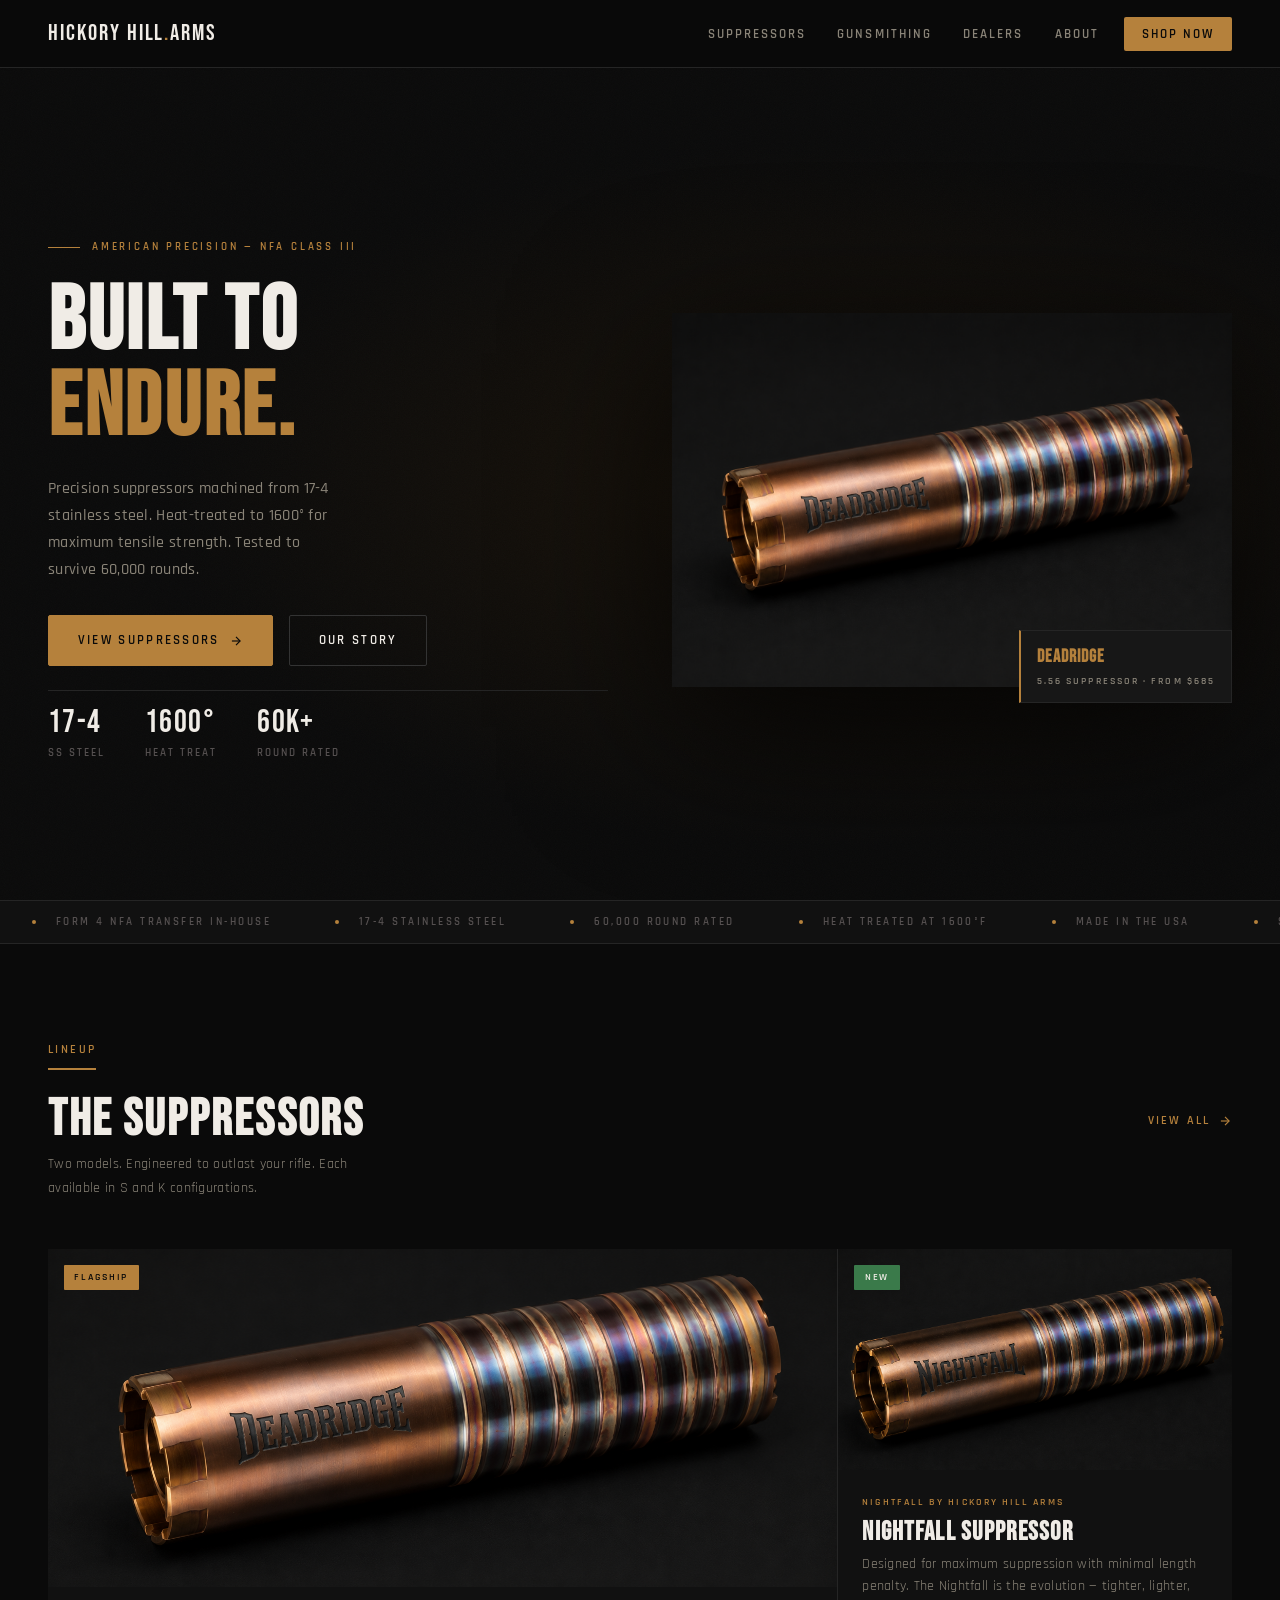
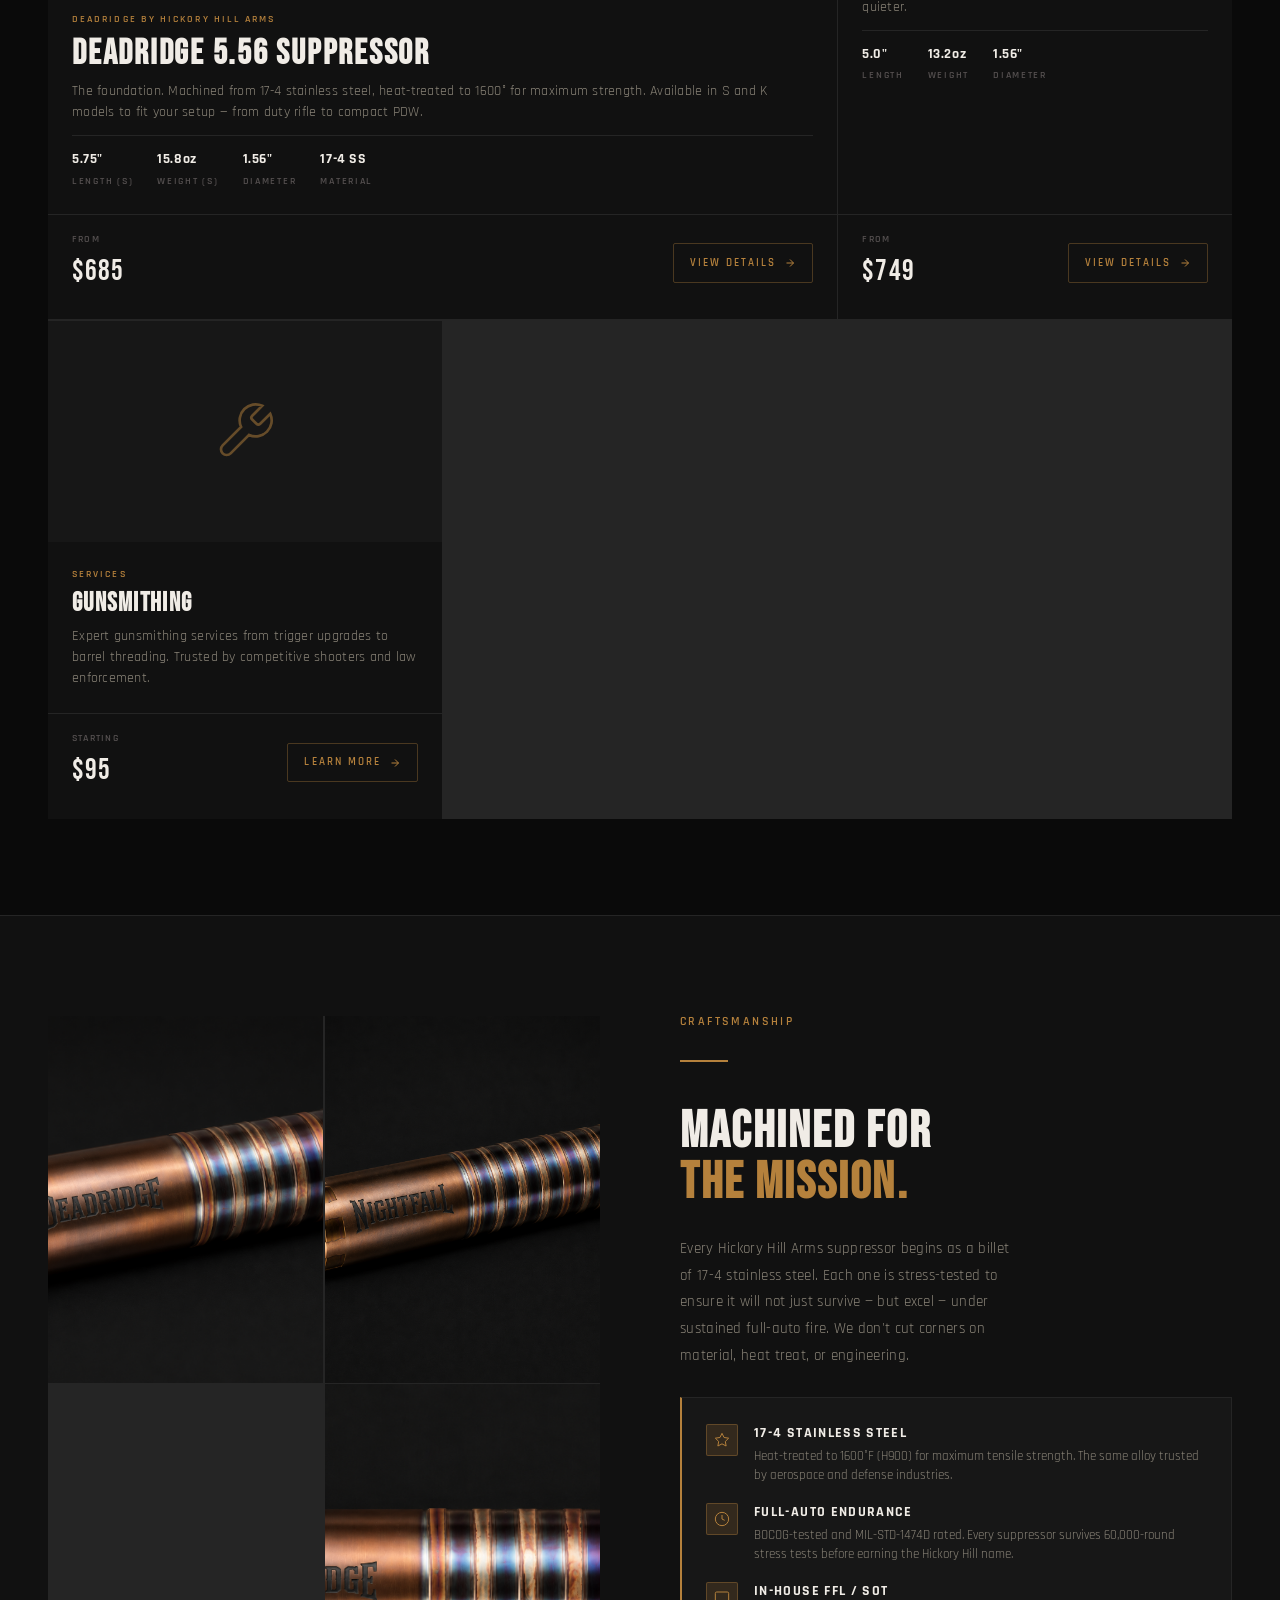
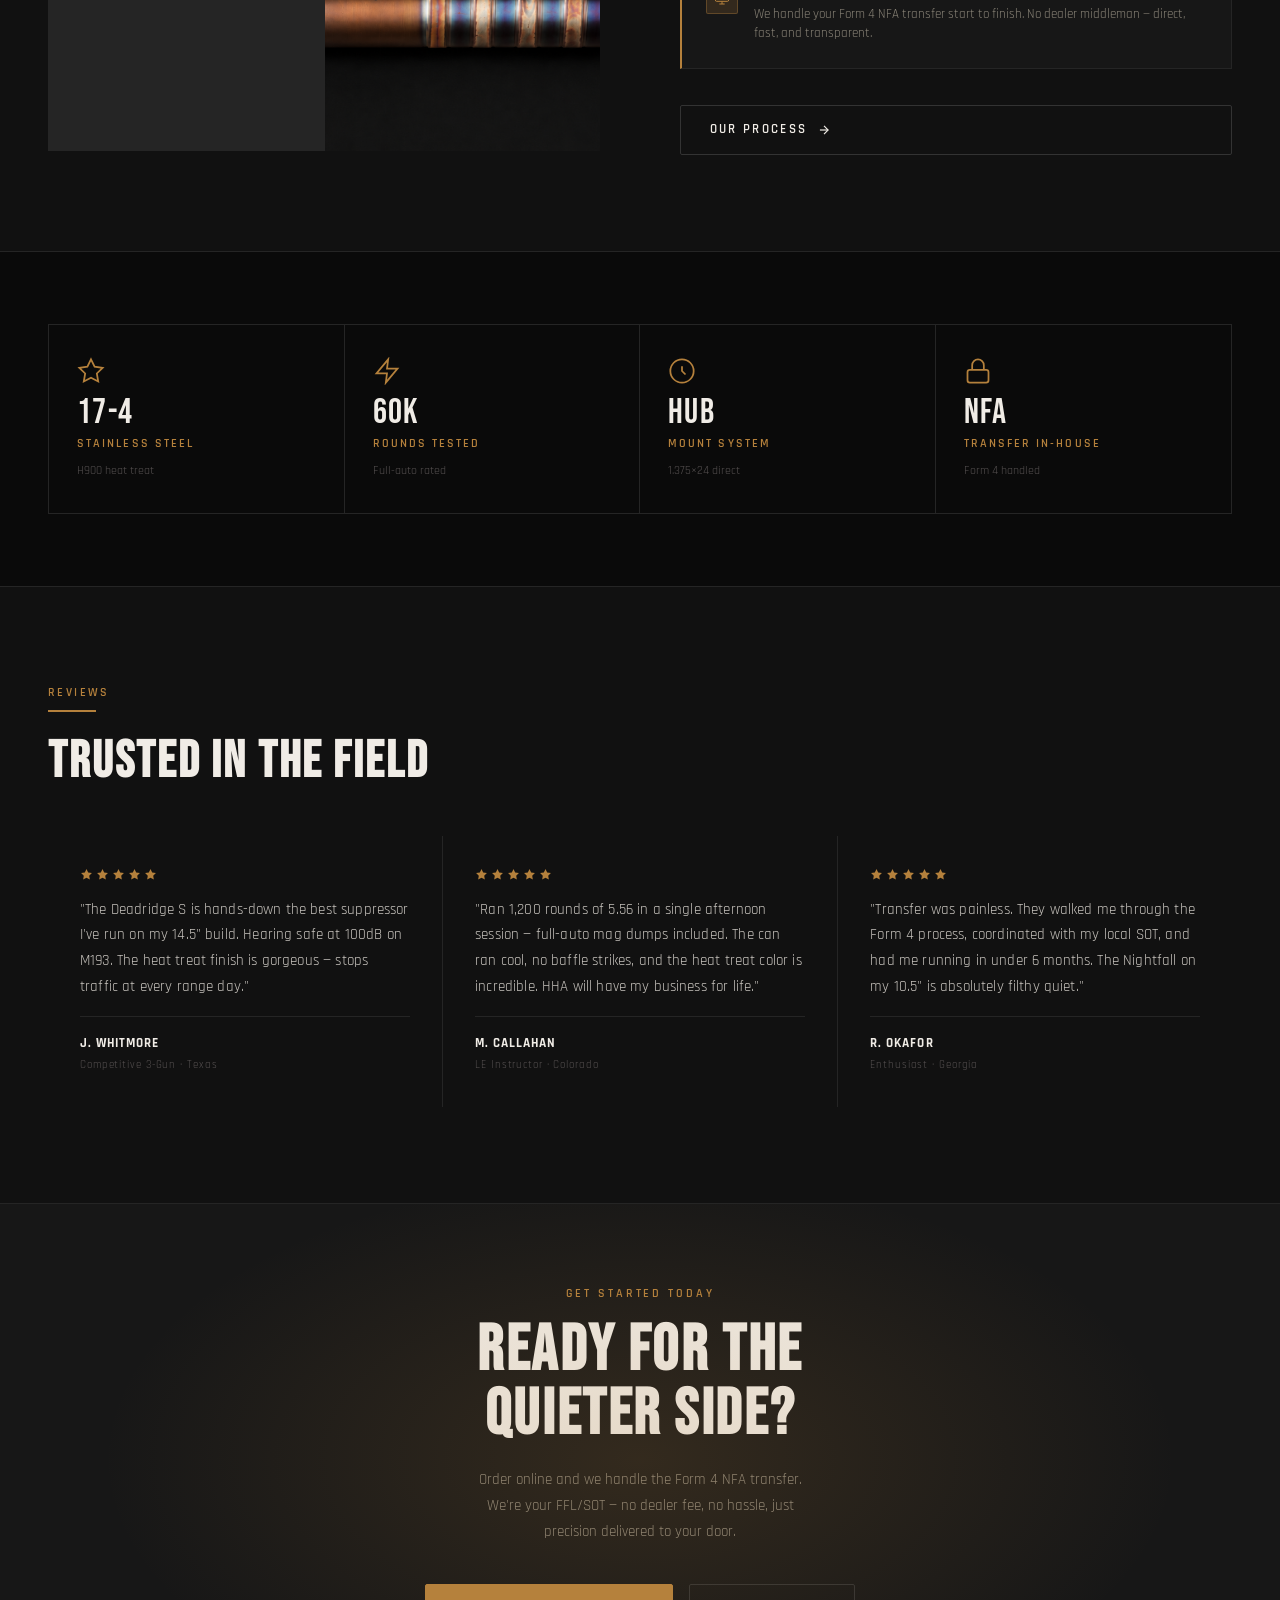
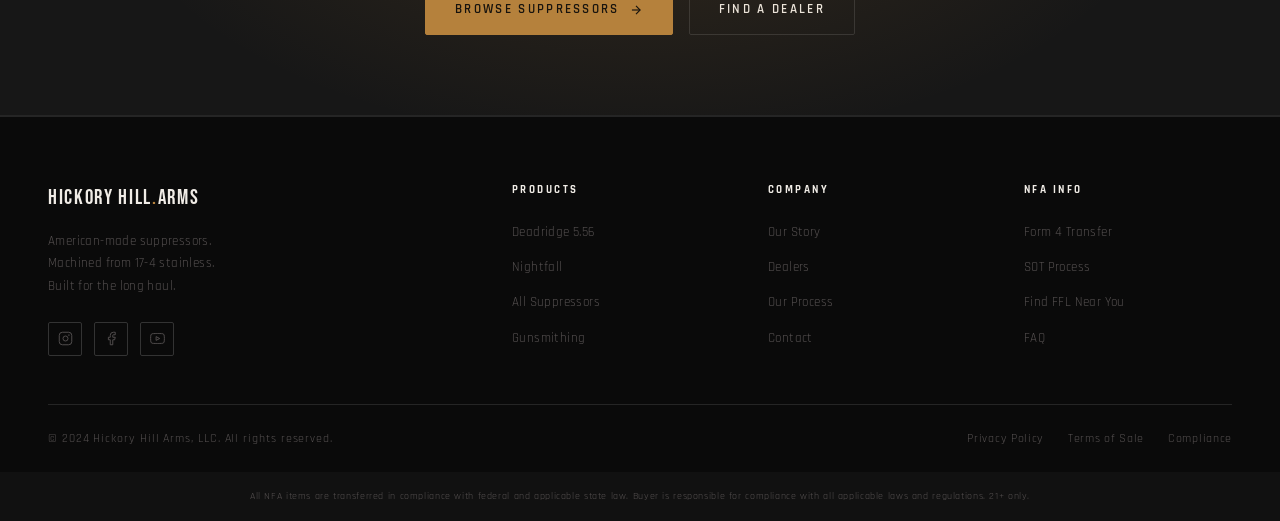
==== index.html @ e9d48f62 "feat: complete Hickory Hill Arms site redesign Modern tactical aesthetic with grey/black palette and" ====
<!DOCTYPE html>
<html lang="en">
<head>
  <meta charset="UTF-8">
  <meta name="viewport" content="width=device-width, initial-scale=1.0">
  <title>Hickory Hill Arms — Precision Suppressors</title>
  <meta name="description" content="American-made suppressors engineered for maximum performance. Form 4, NFA transfers handled in-house.">
  <link rel="stylesheet" href="css/style.css">
  <link rel="icon" type="image/svg+xml" href="images/favicon.svg">
</head>
<body>

<!-- NAV -->
<nav class="nav" role="navigation" aria-label="Main navigation">
  <div class="nav__inner">
    <a href="index.html" class="nav__logo">HICKORY HILL<span>.</span>ARMS</a>
    <button class="nav__burger" aria-label="Toggle menu" aria-expanded="false">
      <span></span><span></span><span></span>
    </button>
    <ul class="nav__links" role="list">
      <li><a href="products.html">Suppressors</a></li>
      <li><a href="gunsmithing.html">Gunsmithing</a></li>
      <li><a href="dealers.html">Dealers</a></li>
      <li><a href="about.html">About</a></li>
      <li><a href="products.html" class="nav__cta">Shop Now</a></li>
    </ul>
  </div>
</nav>

<!-- HERO -->
<section class="hero" aria-label="Hero">
  <div class="hero__bg"></div>
  <div class="hero__grain"></div>
  <div class="hero__inner">
    <div class="hero__content reveal">
      <div class="hero__eyebrow">
        <div class="hero__eyebrow-line"></div>
        <span>American Precision — NFA Class III</span>
      </div>
      <h1 class="hero__title">
        Built to<br>
        <em>Endure.</em>
      </h1>
      <p class="hero__sub">
        Precision suppressors machined from 17-4 stainless steel. Heat-treated to 1600° for maximum tensile strength. Tested to survive 60,000 rounds.
      </p>
      <div class="hero__actions">
        <a href="products.html" class="btn btn--primary">
          View Suppressors
          <svg viewBox="0 0 24 24" fill="none" stroke="currentColor" stroke-width="2"><line x1="5" y1="12" x2="19" y2="12"/><polyline points="12 5 19 12 12 19"/></svg>
        </a>
        <a href="about.html" class="btn btn--outline">Our Story</a>
      </div>
      <div class="hero__stats">
        <div>
          <div class="hero__stat-val">17-4</div>
          <div class="hero__stat-label">SS Steel</div>
        </div>
        <div>
          <div class="hero__stat-val">1600°</div>
          <div class="hero__stat-label">Heat Treat</div>
        </div>
        <div>
          <div class="hero__stat-val">60K+</div>
          <div class="hero__stat-label">Round Rated</div>
        </div>
      </div>
    </div>
    <div class="hero__visual reveal">
      <div class="hero__img-wrap">
        <img src="images/deadridge-1.png" alt="Deadridge 5.56 Suppressor — raw heat treat finish" class="hero__img" width="560" height="280">
        <div class="hero__img-badge">
          <strong>DEADRIDGE</strong>
          <span>5.56 Suppressor · From $685</span>
        </div>
      </div>
    </div>
  </div>
</section>

<!-- MARQUEE -->
<div class="marquee" aria-hidden="true">
  <div class="marquee__track">
    <!-- repeated twice for seamless loop -->
    <div class="marquee__item"><span class="marquee__dot"></span>Form 4 NFA Transfer In-House</div>
    <div class="marquee__item"><span class="marquee__dot"></span>17-4 Stainless Steel</div>
    <div class="marquee__item"><span class="marquee__dot"></span>60,000 Round Rated</div>
    <div class="marquee__item"><span class="marquee__dot"></span>Heat Treated at 1600°F</div>
    <div class="marquee__item"><span class="marquee__dot"></span>Made in the USA</div>
    <div class="marquee__item"><span class="marquee__dot"></span>SOT / Class III Dealer</div>
    <div class="marquee__item"><span class="marquee__dot"></span>BOCOG MIL-STD-1474D Tested</div>
    <div class="marquee__item"><span class="marquee__dot"></span>Full-Auto Rated</div>
    <div class="marquee__item"><span class="marquee__dot"></span>Form 4 NFA Transfer In-House</div>
    <div class="marquee__item"><span class="marquee__dot"></span>17-4 Stainless Steel</div>
    <div class="marquee__item"><span class="marquee__dot"></span>60,000 Round Rated</div>
    <div class="marquee__item"><span class="marquee__dot"></span>Heat Treated at 1600°F</div>
    <div class="marquee__item"><span class="marquee__dot"></span>Made in the USA</div>
    <div class="marquee__item"><span class="marquee__dot"></span>SOT / Class III Dealer</div>
    <div class="marquee__item"><span class="marquee__dot"></span>BOCOG MIL-STD-1474D Tested</div>
    <div class="marquee__item"><span class="marquee__dot"></span>Full-Auto Rated</div>
  </div>
</div>

<!-- FEATURED PRODUCTS -->
<section class="products" id="products">
  <div class="container">
    <div class="section-head reveal">
      <div class="section-head__left">
        <span class="section-label">Lineup</span>
        <div class="rule"></div>
        <h2 class="section-head__title">The Suppressors</h2>
        <p class="section-head__sub">Two models. Engineered to outlast your rifle. Each available in S and K configurations.</p>
      </div>
      <a href="products.html" class="section-head__link">
        View all
        <svg viewBox="0 0 24 24" fill="none" stroke="currentColor" stroke-width="2"><line x1="5" y1="12" x2="19" y2="12"/><polyline points="12 5 19 12 12 19"/></svg>
      </a>
    </div>

    <div class="products-grid">
      <!-- Deadridge — Featured -->
      <a href="product-deadridge.html" class="product-card product-card--featured reveal">
        <div class="product-card__img-wrap">
          <img src="images/deadridge-1.png" alt="Deadridge 5.56 Suppressor" class="product-card__img" loading="lazy">
          <span class="product-card__tag">Flagship</span>
        </div>
        <div class="product-card__body">
          <span class="product-card__brand">Deadridge by Hickory Hill Arms</span>
          <h3 class="product-card__name">Deadridge 5.56 Suppressor</h3>
          <p class="product-card__desc">The foundation. Machined from 17-4 stainless steel, heat-treated to 1600° for maximum strength. Available in S and K models to fit your setup — from duty rifle to compact PDW.</p>
          <div class="product-card__specs">
            <div class="product-card__spec-item">
              <span class="product-card__spec-val">5.75"</span>
              <span class="product-card__spec-key">Length (S)</span>
            </div>
            <div class="product-card__spec-item">
              <span class="product-card__spec-val">15.8oz</span>
              <span class="product-card__spec-key">Weight (S)</span>
            </div>
            <div class="product-card__spec-item">
              <span class="product-card__spec-val">1.56"</span>
              <span class="product-card__spec-key">Diameter</span>
            </div>
            <div class="product-card__spec-item">
              <span class="product-card__spec-val">17-4 SS</span>
              <span class="product-card__spec-key">Material</span>
            </div>
          </div>
        </div>
        <div class="product-card__footer">
          <div>
            <span class="product-card__price-from">From</span>
            <span class="product-card__price">$685</span>
          </div>
          <span class="product-card__btn">
            View Details
            <svg viewBox="0 0 24 24" fill="none" stroke="currentColor" stroke-width="2"><line x1="5" y1="12" x2="19" y2="12"/><polyline points="12 5 19 12 12 19"/></svg>
          </span>
        </div>
      </a>

      <!-- Nightfall -->
      <a href="product-nightfall.html" class="product-card reveal">
        <div class="product-card__img-wrap">
          <img src="images/nightfall-1.png" alt="Nightfall Suppressor" class="product-card__img" loading="lazy">
          <span class="product-card__tag product-card__tag--new">New</span>
        </div>
        <div class="product-card__body">
          <span class="product-card__brand">Nightfall by Hickory Hill Arms</span>
          <h3 class="product-card__name">Nightfall Suppressor</h3>
          <p class="product-card__desc">Designed for maximum suppression with minimal length penalty. The Nightfall is the evolution — tighter, lighter, quieter.</p>
          <div class="product-card__specs">
            <div class="product-card__spec-item">
              <span class="product-card__spec-val">5.0"</span>
              <span class="product-card__spec-key">Length</span>
            </div>
            <div class="product-card__spec-item">
              <span class="product-card__spec-val">13.2oz</span>
              <span class="product-card__spec-key">Weight</span>
            </div>
            <div class="product-card__spec-item">
              <span class="product-card__spec-val">1.56"</span>
              <span class="product-card__spec-key">Diameter</span>
            </div>
          </div>
        </div>
        <div class="product-card__footer">
          <div>
            <span class="product-card__price-from">From</span>
            <span class="product-card__price">$749</span>
          </div>
          <span class="product-card__btn">
            View Details
            <svg viewBox="0 0 24 24" fill="none" stroke="currentColor" stroke-width="2"><line x1="5" y1="12" x2="19" y2="12"/><polyline points="12 5 19 12 12 19"/></svg>
          </span>
        </div>
      </a>

      <!-- Gunsmithing card -->
      <a href="gunsmithing.html" class="product-card reveal">
        <div class="product-card__img-wrap" style="background: var(--bg3); display:flex;align-items:center;justify-content:center;">
          <svg width="64" height="64" viewBox="0 0 24 24" fill="none" stroke="#b5813c" stroke-width="1" style="opacity:.5"><path d="M14.7 6.3a1 1 0 0 0 0 1.4l1.6 1.6a1 1 0 0 0 1.4 0l3.77-3.77a6 6 0 0 1-7.94 7.94l-6.91 6.91a2.12 2.12 0 0 1-3-3l6.91-6.91a6 6 0 0 1 7.94-7.94l-3.76 3.76z"/></svg>
        </div>
        <div class="product-card__body">
          <span class="product-card__brand">Services</span>
          <h3 class="product-card__name">Gunsmithing</h3>
          <p class="product-card__desc">Expert gunsmithing services from trigger upgrades to barrel threading. Trusted by competitive shooters and law enforcement.</p>
        </div>
        <div class="product-card__footer">
          <div>
            <span class="product-card__price-from">Starting</span>
            <span class="product-card__price">$95</span>
          </div>
          <span class="product-card__btn">
            Learn More
            <svg viewBox="0 0 24 24" fill="none" stroke="currentColor" stroke-width="2"><line x1="5" y1="12" x2="19" y2="12"/><polyline points="12 5 19 12 12 19"/></svg>
          </span>
        </div>
      </a>
    </div>
  </div>
</section>

<!-- CRAFT SECTION -->
<section class="craft">
  <div class="container">
    <div class="craft__inner">
      <div class="craft__imgs reveal">
        <img src="images/deadridge-1.png" alt="Deadridge suppressor" class="craft__img" loading="lazy">
        <img src="images/nightfall-1.png" alt="Nightfall suppressor" class="craft__img" loading="lazy">
        <img src="images/deadridge-2.png" alt="Deadridge heat treat detail" class="craft__img" loading="lazy">
      </div>
      <div class="craft__content reveal">
        <span class="section-label">Craftsmanship</span>
        <div class="rule"></div>
        <h2 class="craft__title">
          Machined for<br>
          <span>the mission.</span>
        </h2>
        <p class="craft__body">
          Every Hickory Hill Arms suppressor begins as a billet of 17-4 stainless steel. Each one is stress-tested to ensure it will not just survive — but excel — under sustained full-auto fire. We don't cut corners on material, heat treat, or engineering.
        </p>
        <div class="craft__pillars">
          <div class="craft__pillar">
            <div class="craft__pillar-icon">
              <svg viewBox="0 0 24 24" fill="none" stroke="currentColor" stroke-width="1.5"><path d="M12 2l3.09 6.26L22 9.27l-5 4.87 1.18 6.88L12 17.77l-6.18 3.25L7 14.14 2 9.27l6.91-1.01L12 2z"/></svg>
            </div>
            <div class="craft__pillar-text">
              <div class="craft__pillar-name">17-4 Stainless Steel</div>
              <div class="craft__pillar-desc">Heat-treated to 1600°F (H900) for maximum tensile strength. The same alloy trusted by aerospace and defense industries.</div>
            </div>
          </div>
          <div class="craft__pillar">
            <div class="craft__pillar-icon">
              <svg viewBox="0 0 24 24" fill="none" stroke="currentColor" stroke-width="1.5"><circle cx="12" cy="12" r="10"/><polyline points="12 6 12 12 16 14"/></svg>
            </div>
            <div class="craft__pillar-text">
              <div class="craft__pillar-name">Full-Auto Endurance</div>
              <div class="craft__pillar-desc">BOCOG-tested and MIL-STD-1474D rated. Every suppressor survives 60,000-round stress tests before earning the Hickory Hill name.</div>
            </div>
          </div>
          <div class="craft__pillar">
            <div class="craft__pillar-icon">
              <svg viewBox="0 0 24 24" fill="none" stroke="currentColor" stroke-width="1.5"><rect x="2" y="3" width="20" height="14" rx="2"/><line x1="8" y1="21" x2="16" y2="21"/><line x1="12" y1="17" x2="12" y2="21"/></svg>
            </div>
            <div class="craft__pillar-text">
              <div class="craft__pillar-name">In-House FFL / SOT</div>
              <div class="craft__pillar-desc">We handle your Form 4 NFA transfer start to finish. No dealer middleman — direct, fast, and transparent.</div>
            </div>
          </div>
        </div>
        <a href="about.html" class="btn btn--outline" style="margin-top:.5rem;">
          Our Process
          <svg viewBox="0 0 24 24" fill="none" stroke="currentColor" stroke-width="2"><line x1="5" y1="12" x2="19" y2="12"/><polyline points="12 5 19 12 12 19"/></svg>
        </a>
      </div>
    </div>
  </div>
</section>

<!-- SPECS BAND -->
<section class="specs-band">
  <div class="container">
    <div class="specs-band__grid reveal">
      <div class="specs-band__item">
        <svg class="specs-band__icon" viewBox="0 0 24 24" fill="none" stroke="currentColor" stroke-width="1.5"><path d="M12 2l3.09 6.26L22 9.27l-5 4.87 1.18 6.88L12 17.77l-6.18 3.25L7 14.14 2 9.27l6.91-1.01L12 2z"/></svg>
        <div class="specs-band__val">17-4</div>
        <div class="specs-band__label">Stainless Steel</div>
        <div class="specs-band__note">H900 heat treat</div>
      </div>
      <div class="specs-band__item">
        <svg class="specs-band__icon" viewBox="0 0 24 24" fill="none" stroke="currentColor" stroke-width="1.5"><path d="M13 2L3 14h9l-1 8 10-12h-9l1-8z"/></svg>
        <div class="specs-band__val">60K</div>
        <div class="specs-band__label">Rounds Tested</div>
        <div class="specs-band__note">Full-auto rated</div>
      </div>
      <div class="specs-band__item">
        <svg class="specs-band__icon" viewBox="0 0 24 24" fill="none" stroke="currentColor" stroke-width="1.5"><circle cx="12" cy="12" r="10"/><path d="M12 8v4l3 3"/></svg>
        <div class="specs-band__val">HUB</div>
        <div class="specs-band__label">Mount System</div>
        <div class="specs-band__note">1.375×24 direct</div>
      </div>
      <div class="specs-band__item">
        <svg class="specs-band__icon" viewBox="0 0 24 24" fill="none" stroke="currentColor" stroke-width="1.5"><rect x="3" y="11" width="18" height="11" rx="2"/><path d="M7 11V7a5 5 0 0 1 10 0v4"/></svg>
        <div class="specs-band__val">NFA</div>
        <div class="specs-band__label">Transfer In-House</div>
        <div class="specs-band__note">Form 4 handled</div>
      </div>
    </div>
  </div>
</section>

<!-- TESTIMONIALS -->
<section class="testimonials">
  <div class="container">
    <div class="section-head reveal">
      <div class="section-head__left">
        <span class="section-label">Reviews</span>
        <div class="rule"></div>
        <h2 class="section-head__title">Trusted in the Field</h2>
      </div>
    </div>
    <div class="testimonials-grid">
      <div class="testimonial-card reveal">
        <div class="testimonial-stars">
          <svg viewBox="0 0 24 24"><path d="M12 2l3.09 6.26L22 9.27l-5 4.87 1.18 6.88L12 17.77l-6.18 3.25L7 14.14 2 9.27l6.91-1.01L12 2z"/></svg>
          <svg viewBox="0 0 24 24"><path d="M12 2l3.09 6.26L22 9.27l-5 4.87 1.18 6.88L12 17.77l-6.18 3.25L7 14.14 2 9.27l6.91-1.01L12 2z"/></svg>
          <svg viewBox="0 0 24 24"><path d="M12 2l3.09 6.26L22 9.27l-5 4.87 1.18 6.88L12 17.77l-6.18 3.25L7 14.14 2 9.27l6.91-1.01L12 2z"/></svg>
          <svg viewBox="0 0 24 24"><path d="M12 2l3.09 6.26L22 9.27l-5 4.87 1.18 6.88L12 17.77l-6.18 3.25L7 14.14 2 9.27l6.91-1.01L12 2z"/></svg>
          <svg viewBox="0 0 24 24"><path d="M12 2l3.09 6.26L22 9.27l-5 4.87 1.18 6.88L12 17.77l-6.18 3.25L7 14.14 2 9.27l6.91-1.01L12 2z"/></svg>
        </div>
        <p class="testimonial-quote">"The Deadridge S is hands-down the best suppressor I've run on my 14.5" build. Hearing safe at 100dB on M193. The heat treat finish is gorgeous — stops traffic at every range day."</p>
        <div class="testimonial-author">
          <div class="testimonial-name">J. Whitmore</div>
          <div class="testimonial-role">Competitive 3-Gun · Texas</div>
        </div>
      </div>
      <div class="testimonial-card reveal">
        <div class="testimonial-stars">
          <svg viewBox="0 0 24 24"><path d="M12 2l3.09 6.26L22 9.27l-5 4.87 1.18 6.88L12 17.77l-6.18 3.25L7 14.14 2 9.27l6.91-1.01L12 2z"/></svg>
          <svg viewBox="0 0 24 24"><path d="M12 2l3.09 6.26L22 9.27l-5 4.87 1.18 6.88L12 17.77l-6.18 3.25L7 14.14 2 9.27l6.91-1.01L12 2z"/></svg>
          <svg viewBox="0 0 24 24"><path d="M12 2l3.09 6.26L22 9.27l-5 4.87 1.18 6.88L12 17.77l-6.18 3.25L7 14.14 2 9.27l6.91-1.01L12 2z"/></svg>
          <svg viewBox="0 0 24 24"><path d="M12 2l3.09 6.26L22 9.27l-5 4.87 1.18 6.88L12 17.77l-6.18 3.25L7 14.14 2 9.27l6.91-1.01L12 2z"/></svg>
          <svg viewBox="0 0 24 24"><path d="M12 2l3.09 6.26L22 9.27l-5 4.87 1.18 6.88L12 17.77l-6.18 3.25L7 14.14 2 9.27l6.91-1.01L12 2z"/></svg>
        </div>
        <p class="testimonial-quote">"Ran 1,200 rounds of 5.56 in a single afternoon session — full-auto mag dumps included. The can ran cool, no baffle strikes, and the heat treat color is incredible. HHA will have my business for life."</p>
        <div class="testimonial-author">
          <div class="testimonial-name">M. Callahan</div>
          <div class="testimonial-role">LE Instructor · Colorado</div>
        </div>
      </div>
      <div class="testimonial-card reveal">
        <div class="testimonial-stars">
          <svg viewBox="0 0 24 24"><path d="M12 2l3.09 6.26L22 9.27l-5 4.87 1.18 6.88L12 17.77l-6.18 3.25L7 14.14 2 9.27l6.91-1.01L12 2z"/></svg>
          <svg viewBox="0 0 24 24"><path d="M12 2l3.09 6.26L22 9.27l-5 4.87 1.18 6.88L12 17.77l-6.18 3.25L7 14.14 2 9.27l6.91-1.01L12 2z"/></svg>
          <svg viewBox="0 0 24 24"><path d="M12 2l3.09 6.26L22 9.27l-5 4.87 1.18 6.88L12 17.77l-6.18 3.25L7 14.14 2 9.27l6.91-1.01L12 2z"/></svg>
          <svg viewBox="0 0 24 24"><path d="M12 2l3.09 6.26L22 9.27l-5 4.87 1.18 6.88L12 17.77l-6.18 3.25L7 14.14 2 9.27l6.91-1.01L12 2z"/></svg>
          <svg viewBox="0 0 24 24"><path d="M12 2l3.09 6.26L22 9.27l-5 4.87 1.18 6.88L12 17.77l-6.18 3.25L7 14.14 2 9.27l6.91-1.01L12 2z"/></svg>
        </div>
        <p class="testimonial-quote">"Transfer was painless. They walked me through the Form 4 process, coordinated with my local SOT, and had me running in under 6 months. The Nightfall on my 10.5" is absolutely filthy quiet."</p>
        <div class="testimonial-author">
          <div class="testimonial-name">R. Okafor</div>
          <div class="testimonial-role">Enthusiast · Georgia</div>
        </div>
      </div>
    </div>
  </div>
</section>

<!-- CTA -->
<section class="cta-banner">
  <div class="container">
    <div class="reveal">
      <p class="cta-banner__eyebrow">Get Started Today</p>
      <h2 class="cta-banner__title">Ready for the<br>Quieter Side?</h2>
      <p class="cta-banner__sub">Order online and we handle the Form 4 NFA transfer. We're your FFL/SOT — no dealer fee, no hassle, just precision delivered to your door.</p>
      <div class="cta-banner__actions">
        <a href="products.html" class="btn btn--primary">
          Browse Suppressors
          <svg viewBox="0 0 24 24" fill="none" stroke="currentColor" stroke-width="2"><line x1="5" y1="12" x2="19" y2="12"/><polyline points="12 5 19 12 12 19"/></svg>
        </a>
        <a href="dealers.html" class="btn btn--outline">Find a Dealer</a>
      </div>
    </div>
  </div>
</section>

<!-- FOOTER -->
<footer class="footer">
  <div class="container">
    <div class="footer__grid">
      <div class="footer__brand">
        <div class="footer__logo">HICKORY HILL<span>.</span>ARMS</div>
        <p class="footer__tagline">American-made suppressors. Machined from 17-4 stainless. Built for the long haul.</p>
        <div class="footer__social">
          <a href="#" aria-label="Instagram" rel="noopener">
            <svg viewBox="0 0 24 24" fill="none" stroke="currentColor" stroke-width="1.5"><rect x="2" y="2" width="20" height="20" rx="5"/><circle cx="12" cy="12" r="4"/><circle cx="17.5" cy="6.5" r=".5" fill="currentColor"/></svg>
          </a>
          <a href="#" aria-label="Facebook" rel="noopener">
            <svg viewBox="0 0 24 24" fill="none" stroke="currentColor" stroke-width="1.5"><path d="M18 2h-3a5 5 0 0 0-5 5v3H7v4h3v8h4v-8h3l1-4h-4V7a1 1 0 0 1 1-1h3z"/></svg>
          </a>
          <a href="#" aria-label="YouTube" rel="noopener">
            <svg viewBox="0 0 24 24" fill="none" stroke="currentColor" stroke-width="1.5"><path d="M22.54 6.42a2.78 2.78 0 0 0-1.95-1.96C18.88 4 12 4 12 4s-6.88 0-8.59.46A2.78 2.78 0 0 0 1.46 6.42 29 29 0 0 0 1 12a29 29 0 0 0 .46 5.58 2.78 2.78 0 0 0 1.95 1.96C5.12 20 12 20 12 20s6.88 0 8.59-.46a2.78 2.78 0 0 0 1.95-1.96A29 29 0 0 0 23 12a29 29 0 0 0-.46-5.58z"/><polygon points="9.75 15.02 15.5 12 9.75 8.98 9.75 15.02"/></svg>
          </a>
        </div>
      </div>
      <div>
        <div class="footer__col-title">Products</div>
        <ul class="footer__links">
          <li><a href="product-deadridge.html">Deadridge 5.56</a></li>
          <li><a href="product-nightfall.html">Nightfall</a></li>
          <li><a href="products.html">All Suppressors</a></li>
          <li><a href="gunsmithing.html">Gunsmithing</a></li>
        </ul>
      </div>
      <div>
        <div class="footer__col-title">Company</div>
        <ul class="footer__links">
          <li><a href="about.html">Our Story</a></li>
          <li><a href="dealers.html">Dealers</a></li>
          <li><a href="about.html#process">Our Process</a></li>
          <li><a href="about.html#contact">Contact</a></li>
        </ul>
      </div>
      <div>
        <div class="footer__col-title">NFA Info</div>
        <ul class="footer__links">
          <li><a href="about.html#nfa">Form 4 Transfer</a></li>
          <li><a href="about.html#nfa">SOT Process</a></li>
          <li><a href="dealers.html">Find FFL Near You</a></li>
          <li><a href="about.html#faq">FAQ</a></li>
        </ul>
      </div>
    </div>
    <div class="footer__bottom">
      <p class="footer__copy">&copy; 2024 Hickory Hill Arms, LLC. All rights reserved.</p>
      <div class="footer__legal">
        <a href="#">Privacy Policy</a>
        <a href="#">Terms of Sale</a>
        <a href="#">Compliance</a>
      </div>
    </div>
  </div>
  <div class="footer__disclaimer">
    All NFA items are transferred in compliance with federal and applicable state law. Buyer is responsible for compliance with all applicable laws and regulations. 21+ only.
  </div>
</footer>

<script src="js/main.js"></script>
</body>
</html>
---- css/style.css ----
/* ============================================================
   HICKORY HILL ARMS — Main Stylesheet
   Palette: near-black bg · charcoal surfaces · bronze accents
   ============================================================ */

@import url('https://fonts.googleapis.com/css2?family=Bebas+Neue&family=Oswald:wght@300;400;500;600;700&family=Inter:wght@300;400;500;600&family=Rajdhani:wght@400;500;600;700&display=swap');

/* ── Reset ── */
*, *::before, *::after { box-sizing: border-box; margin: 0; padding: 0; }
html { scroll-behavior: smooth; }
img { display: block; max-width: 100%; }
a { text-decoration: none; color: inherit; }
button, input, select { font: inherit; border: none; background: none; cursor: pointer; }
ul { list-style: none; }

/* ── Tokens ── */
:root {
  --bg:          #0a0a0a;
  --bg2:         #111111;
  --bg3:         #171717;
  --bg4:         #1e1e1e;
  --border:      #252525;
  --border2:     #333333;

  --bronze:      #b5813c;
  --bronze-lt:   #d4a254;
  --bronze-dk:   #8a5e26;
  --bronze-glow: rgba(181,129,60,.18);
  --bronze-line: rgba(181,129,60,.35);

  --white:       #f0ece6;
  --grey1:       #c8c4be;
  --grey2:       #8a8478;
  --grey3:       #555050;
  --grey4:       #333030;

  --font-head:   'Bebas Neue', 'Oswald', sans-serif;
  --font-sub:    'Oswald', sans-serif;
  --font-body:   'Inter', sans-serif;
  --font-spec:   'Rajdhani', sans-serif;

  --nav-h:       68px;
  --max:         1280px;
  --gutter:      clamp(1rem, 4vw, 3rem);

  --ease:        cubic-bezier(.25,.46,.45,.94);
  --ease-out:    cubic-bezier(0,.55,.45,1);
}

/* ── Base ── */
body {
  background: var(--bg);
  color: var(--white);
  font-family: var(--font-body);
  font-size: 15px;
  line-height: 1.65;
  -webkit-font-smoothing: antialiased;
  overflow-x: hidden;
}

/* ── Utility ── */
.container { width: min(var(--max), 100% - var(--gutter)*2); margin-inline: auto; }
.sr-only { position:absolute; width:1px; height:1px; clip:rect(0,0,0,0); overflow:hidden; }

/* ── Bronze rule ── */
.rule {
  display: block;
  width: 48px; height: 2px;
  background: var(--bronze);
  margin-bottom: 1rem;
}

/* ── Section label ── */
.section-label {
  font-family: var(--font-spec);
  font-size: .75rem;
  font-weight: 600;
  letter-spacing: .2em;
  text-transform: uppercase;
  color: var(--bronze);
}

/* ============================================================
   NAV
   ============================================================ */
.nav {
  position: fixed;
  top: 0; left: 0; right: 0;
  z-index: 100;
  height: var(--nav-h);
  display: flex;
  align-items: center;
  padding-inline: var(--gutter);
  background: rgba(10,10,10,.85);
  backdrop-filter: blur(12px);
  -webkit-backdrop-filter: blur(12px);
  border-bottom: 1px solid var(--border);
  transition: background .3s var(--ease);
}
.nav.scrolled { background: rgba(10,10,10,.97); }

.nav__inner {
  width: 100%;
  max-width: var(--max);
  margin-inline: auto;
  display: flex;
  align-items: center;
  gap: 2rem;
}

.nav__logo {
  font-family: var(--font-head);
  font-size: 1.45rem;
  letter-spacing: .08em;
  color: var(--white);
  flex-shrink: 0;
  line-height: 1;
}
.nav__logo span { color: var(--bronze); }

.nav__links {
  display: flex;
  align-items: center;
  gap: .25rem;
  margin-left: auto;
}
.nav__links a {
  font-family: var(--font-spec);
  font-size: .8rem;
  font-weight: 600;
  letter-spacing: .16em;
  text-transform: uppercase;
  color: var(--grey2);
  padding: .5rem .85rem;
  border-radius: 2px;
  transition: color .2s var(--ease);
  position: relative;
}
.nav__links a::after {
  content: '';
  position: absolute;
  bottom: 0; left: .85rem; right: .85rem;
  height: 1px;
  background: var(--bronze);
  transform: scaleX(0);
  transform-origin: left;
  transition: transform .25s var(--ease);
}
.nav__links a:hover,
.nav__links a.active { color: var(--white); }
.nav__links a:hover::after,
.nav__links a.active::after { transform: scaleX(1); }

.nav__cta {
  margin-left: .5rem;
  font-family: var(--font-spec);
  font-size: .75rem;
  font-weight: 600;
  letter-spacing: .18em;
  text-transform: uppercase;
  color: var(--bg) !important;
  background: var(--bronze);
  padding: .55rem 1.1rem !important;
  border-radius: 2px;
  transition: background .2s var(--ease), color .2s !important;
}
.nav__cta:hover { background: var(--bronze-lt) !important; }
.nav__cta::after { display: none !important; }

.nav__burger {
  display: none;
  flex-direction: column;
  gap: 5px;
  margin-left: auto;
  padding: .5rem;
}
.nav__burger span {
  display: block;
  width: 22px; height: 1.5px;
  background: var(--white);
  transition: transform .25s var(--ease), opacity .25s;
}

/* ── mobile nav ── */
@media (max-width: 768px) {
  .nav__links { display: none; flex-direction: column; align-items: flex-start; }
  .nav__links.open {
    display: flex;
    position: fixed;
    top: var(--nav-h); left: 0; right: 0; bottom: 0;
    background: var(--bg);
    padding: 2rem var(--gutter);
    gap: .5rem;
    border-top: 1px solid var(--border);
  }
  .nav__links a { font-size: 1.1rem; padding: .75rem 0; width: 100%; }
  .nav__links a::after { left: 0; right: 0; }
  .nav__burger { display: flex; }
  .nav__cta { margin-left: 0 !important; }
}

/* ============================================================
   HERO
   ============================================================ */
.hero {
  position: relative;
  min-height: 100svh;
  display: flex;
  align-items: center;
  overflow: hidden;
  padding-top: var(--nav-h);
}

.hero__bg {
  position: absolute;
  inset: 0;
  background: radial-gradient(ellipse 80% 60% at 65% 55%, #1a130a 0%, #0a0a0a 65%);
}

.hero__grain {
  position: absolute;
  inset: 0;
  opacity: .025;
  background-image: url("data:image/svg+xml,%3Csvg viewBox='0 0 256 256' xmlns='http://www.w3.org/2000/svg'%3E%3Cfilter id='noise'%3E%3CfeTurbulence type='fractalNoise' baseFrequency='0.9' numOctaves='4' stitchTiles='stitch'/%3E%3C/filter%3E%3Crect width='100%25' height='100%25' filter='url(%23noise)'/%3E%3C/svg%3E");
  background-size: 200px;
  pointer-events: none;
}

.hero__inner {
  position: relative;
  z-index: 2;
  width: min(var(--max), 100% - var(--gutter)*2);
  margin-inline: auto;
  display: grid;
  grid-template-columns: 1fr 1fr;
  gap: 4rem;
  align-items: center;
  padding-block: 6rem 4rem;
}

.hero__content { display: flex; flex-direction: column; gap: 1.5rem; }

.hero__eyebrow {
  display: flex;
  align-items: center;
  gap: .75rem;
}
.hero__eyebrow-line {
  width: 32px; height: 1px;
  background: var(--bronze);
}
.hero__eyebrow span {
  font-family: var(--font-spec);
  font-size: .7rem;
  font-weight: 600;
  letter-spacing: .25em;
  text-transform: uppercase;
  color: var(--bronze);
}

.hero__title {
  font-family: var(--font-head);
  font-size: clamp(3.5rem, 7vw, 6.5rem);
  line-height: .95;
  letter-spacing: .03em;
  color: var(--white);
}
.hero__title em {
  font-style: normal;
  color: var(--bronze);
  display: block;
}

.hero__sub {
  font-family: var(--font-spec);
  font-size: 1rem;
  font-weight: 500;
  color: var(--grey2);
  line-height: 1.7;
  max-width: 38ch;
  letter-spacing: .02em;
}

.hero__actions { display: flex; gap: 1rem; flex-wrap: wrap; margin-top: .5rem; }

.btn {
  display: inline-flex;
  align-items: center;
  gap: .6rem;
  font-family: var(--font-spec);
  font-size: .8rem;
  font-weight: 600;
  letter-spacing: .18em;
  text-transform: uppercase;
  padding: .85rem 1.8rem;
  border-radius: 2px;
  transition: all .25s var(--ease);
  white-space: nowrap;
}
.btn svg { width: 14px; height: 14px; transition: transform .25s var(--ease); }
.btn:hover svg { transform: translateX(3px); }

.btn--primary {
  background: var(--bronze);
  color: #0a0a0a;
  border: 1px solid var(--bronze);
}
.btn--primary:hover { background: var(--bronze-lt); border-color: var(--bronze-lt); }

.btn--outline {
  background: transparent;
  color: var(--white);
  border: 1px solid var(--border2);
}
.btn--outline:hover { border-color: var(--bronze-line); color: var(--bronze-lt); }

.hero__stats {
  display: flex;
  gap: 2.5rem;
  padding-top: 1rem;
  border-top: 1px solid var(--border);
}
.hero__stat-val {
  font-family: var(--font-head);
  font-size: 2rem;
  color: var(--white);
  letter-spacing: .04em;
  line-height: 1;
}
.hero__stat-label {
  font-family: var(--font-spec);
  font-size: .7rem;
  font-weight: 600;
  letter-spacing: .18em;
  text-transform: uppercase;
  color: var(--grey3);
  margin-top: .3rem;
}

/* Hero image */
.hero__visual {
  position: relative;
  display: flex;
  align-items: center;
  justify-content: center;
}
.hero__img-wrap {
  position: relative;
  width: 100%;
  max-width: 560px;
  margin-inline: auto;
}
.hero__img-wrap::before {
  content: '';
  position: absolute;
  inset: -40px;
  background: radial-gradient(ellipse 70% 50% at 50% 50%, var(--bronze-glow) 0%, transparent 70%);
  pointer-events: none;
}
.hero__img {
  width: 100%;
  height: auto;
  filter: drop-shadow(0 40px 80px rgba(0,0,0,.8));
  animation: float 6s ease-in-out infinite;
}
.hero__img-badge {
  position: absolute;
  bottom: -1rem;
  right: 0;
  background: var(--bg3);
  border: 1px solid var(--border);
  border-left: 2px solid var(--bronze);
  padding: .7rem 1rem;
  display: flex;
  flex-direction: column;
  gap: .15rem;
}
.hero__img-badge strong {
  font-family: var(--font-head);
  font-size: 1.1rem;
  color: var(--bronze);
  letter-spacing: .06em;
}
.hero__img-badge span {
  font-family: var(--font-spec);
  font-size: .65rem;
  font-weight: 600;
  letter-spacing: .2em;
  text-transform: uppercase;
  color: var(--grey2);
}

@keyframes float {
  0%, 100% { transform: translateY(0) rotate(0deg); }
  33%       { transform: translateY(-8px) rotate(.3deg); }
  66%       { transform: translateY(-4px) rotate(-.2deg); }
}

@media (max-width: 900px) {
  .hero__inner {
    grid-template-columns: 1fr;
    text-align: center;
    padding-block: 5rem 3rem;
  }
  .hero__eyebrow { justify-content: center; }
  .hero__sub { max-width: 100%; }
  .hero__actions { justify-content: center; }
  .hero__stats { justify-content: center; }
  .hero__visual { order: -1; }
  .hero__img-wrap { max-width: 360px; }
  .hero__img-badge { right: 50%; transform: translateX(50%); }
}

/* ============================================================
   MARQUEE
   ============================================================ */
.marquee {
  border-top: 1px solid var(--border);
  border-bottom: 1px solid var(--border);
  background: var(--bg2);
  overflow: hidden;
  padding-block: .75rem;
}
.marquee__track {
  display: flex;
  width: max-content;
  animation: scroll 30s linear infinite;
}
.marquee__item {
  display: flex;
  align-items: center;
  gap: 1.25rem;
  padding-inline: 2rem;
  font-family: var(--font-spec);
  font-size: .7rem;
  font-weight: 600;
  letter-spacing: .22em;
  text-transform: uppercase;
  color: var(--grey3);
  white-space: nowrap;
}
.marquee__dot {
  width: 4px; height: 4px;
  border-radius: 50%;
  background: var(--bronze);
  flex-shrink: 0;
}
@keyframes scroll {
  0%   { transform: translateX(0); }
  100% { transform: translateX(-50%); }
}

/* ============================================================
   SECTION HEADER
   ============================================================ */
.section-head {
  display: flex;
  align-items: flex-end;
  justify-content: space-between;
  gap: 2rem;
  margin-bottom: 3rem;
}
.section-head__left { display: flex; flex-direction: column; gap: .5rem; }
.section-head__title {
  font-family: var(--font-head);
  font-size: clamp(2rem, 4vw, 3.2rem);
  letter-spacing: .04em;
  line-height: 1;
  color: var(--white);
}
.section-head__sub {
  font-family: var(--font-spec);
  font-size: .9rem;
  font-weight: 400;
  color: var(--grey2);
  max-width: 46ch;
  letter-spacing: .02em;
}
.section-head__link {
  font-family: var(--font-spec);
  font-size: .75rem;
  font-weight: 600;
  letter-spacing: .18em;
  text-transform: uppercase;
  color: var(--bronze);
  display: flex;
  align-items: center;
  gap: .5rem;
  transition: gap .2s var(--ease), color .2s;
  flex-shrink: 0;
  align-self: center;
}
.section-head__link:hover { color: var(--bronze-lt); gap: .8rem; }
.section-head__link svg { width: 14px; }

@media (max-width: 640px) {
  .section-head { flex-direction: column; align-items: flex-start; }
}

/* ============================================================
   PRODUCTS GRID
   ============================================================ */
.products { padding-block: 6rem; }
.products .container { position: relative; }

.products-grid {
  display: grid;
  grid-template-columns: repeat(auto-fill, minmax(340px, 1fr));
  gap: 1.5px;
  background: var(--border);
}

/* ── Product Card ── */
.product-card {
  background: var(--bg2);
  display: flex;
  flex-direction: column;
  overflow: hidden;
  transition: background .3s var(--ease);
  cursor: pointer;
}
.product-card:hover { background: var(--bg3); }

.product-card__img-wrap {
  position: relative;
  overflow: hidden;
  aspect-ratio: 16/9;
  background: #0d0d0d;
}
.product-card__img {
  width: 100%;
  height: 100%;
  object-fit: cover;
  object-position: center;
  transition: transform .6s var(--ease);
}
.product-card:hover .product-card__img { transform: scale(1.04); }

.product-card__tag {
  position: absolute;
  top: 1rem; left: 1rem;
  font-family: var(--font-spec);
  font-size: .65rem;
  font-weight: 600;
  letter-spacing: .18em;
  text-transform: uppercase;
  background: var(--bronze);
  color: #0a0a0a;
  padding: .25rem .65rem;
  border-radius: 1px;
}
.product-card__tag--new { background: #3a7a4a; color: var(--white); }
.product-card__tag--sale { background: #8a3a3a; color: var(--white); }

.product-card__body {
  padding: 1.5rem;
  display: flex;
  flex-direction: column;
  gap: .5rem;
  flex: 1;
}
.product-card__brand {
  font-family: var(--font-spec);
  font-size: .65rem;
  font-weight: 600;
  letter-spacing: .2em;
  text-transform: uppercase;
  color: var(--bronze);
}
.product-card__name {
  font-family: var(--font-head);
  font-size: 1.6rem;
  letter-spacing: .05em;
  color: var(--white);
  line-height: 1.05;
}
.product-card__desc {
  font-family: var(--font-spec);
  font-size: .85rem;
  font-weight: 400;
  color: var(--grey2);
  letter-spacing: .02em;
  line-height: 1.55;
}
.product-card__specs {
  display: flex;
  gap: 1.5rem;
  margin-top: .25rem;
  padding-top: .75rem;
  border-top: 1px solid var(--border);
}
.product-card__spec-item {
  display: flex;
  flex-direction: column;
  gap: .1rem;
}
.product-card__spec-val {
  font-family: var(--font-spec);
  font-size: .9rem;
  font-weight: 700;
  color: var(--white);
  letter-spacing: .04em;
}
.product-card__spec-key {
  font-family: var(--font-spec);
  font-size: .6rem;
  font-weight: 600;
  letter-spacing: .18em;
  text-transform: uppercase;
  color: var(--grey3);
}
.product-card__footer {
  padding: 1rem 1.5rem 1.5rem;
  display: flex;
  align-items: center;
  justify-content: space-between;
  border-top: 1px solid var(--border);
}
.product-card__price {
  font-family: var(--font-head);
  font-size: 1.8rem;
  color: var(--white);
  letter-spacing: .04em;
}
.product-card__price-from {
  font-family: var(--font-spec);
  font-size: .65rem;
  font-weight: 600;
  color: var(--grey3);
  letter-spacing: .12em;
  display: block;
  text-transform: uppercase;
}
.product-card__btn {
  display: flex;
  align-items: center;
  gap: .5rem;
  font-family: var(--font-spec);
  font-size: .7rem;
  font-weight: 600;
  letter-spacing: .18em;
  text-transform: uppercase;
  color: var(--bronze);
  padding: .6rem 1rem;
  border: 1px solid var(--bronze-line);
  border-radius: 2px;
  transition: all .2s var(--ease);
}
.product-card__btn svg { width: 12px; height: 12px; transition: transform .2s; }
.product-card__btn:hover { background: var(--bronze-glow); color: var(--bronze-lt); }
.product-card__btn:hover svg { transform: translateX(3px); }

/* ── Featured card (spans 2 cols) ── */
.product-card--featured { grid-column: span 2; }
.product-card--featured .product-card__img-wrap { aspect-ratio: 21/9; }
.product-card--featured .product-card__name { font-size: 2.2rem; }

@media (max-width: 900px) {
  .product-card--featured { grid-column: span 1; }
  .product-card--featured .product-card__img-wrap { aspect-ratio: 16/9; }
}
@media (max-width: 480px) {
  .products-grid { grid-template-columns: 1fr; }
}

/* ============================================================
   CRAFT SECTION (split layout)
   ============================================================ */
.craft {
  padding-block: 6rem;
  background: var(--bg2);
  border-top: 1px solid var(--border);
  border-bottom: 1px solid var(--border);
}
.craft__inner {
  display: grid;
  grid-template-columns: 1fr 1fr;
  gap: 5rem;
  align-items: center;
}
.craft__imgs {
  position: relative;
  display: grid;
  grid-template-columns: 1fr 1fr;
  grid-template-rows: auto auto;
  gap: 1.5px;
  background: var(--border);
}
.craft__img {
  aspect-ratio: 3/4;
  object-fit: cover;
  width: 100%;
}
.craft__img:first-child { grid-row: span 2; }

.craft__content { display: flex; flex-direction: column; gap: 1.75rem; }
.craft__title {
  font-family: var(--font-head);
  font-size: clamp(2.2rem, 4vw, 3.5rem);
  line-height: 1;
  letter-spacing: .04em;
}
.craft__title span { color: var(--bronze); }
.craft__body {
  font-family: var(--font-spec);
  font-size: .95rem;
  font-weight: 400;
  color: var(--grey2);
  line-height: 1.75;
  letter-spacing: .02em;
  max-width: 42ch;
}
.craft__pillars {
  display: flex;
  flex-direction: column;
  gap: 1rem;
  padding: 1.5rem;
  background: var(--bg3);
  border: 1px solid var(--border);
  border-left: 2px solid var(--bronze);
}
.craft__pillar { display: flex; align-items: flex-start; gap: 1rem; }
.craft__pillar-icon {
  width: 32px; height: 32px;
  background: var(--bronze-glow);
  border: 1px solid var(--bronze-line);
  border-radius: 2px;
  display: flex;
  align-items: center;
  justify-content: center;
  flex-shrink: 0;
  margin-top: .1rem;
}
.craft__pillar-icon svg { width: 16px; height: 16px; color: var(--bronze); }
.craft__pillar-text {}
.craft__pillar-name {
  font-family: var(--font-spec);
  font-size: .85rem;
  font-weight: 700;
  letter-spacing: .1em;
  text-transform: uppercase;
  color: var(--white);
}
.craft__pillar-desc {
  font-family: var(--font-spec);
  font-size: .8rem;
  font-weight: 400;
  color: var(--grey2);
  margin-top: .15rem;
  line-height: 1.5;
}

@media (max-width: 900px) {
  .craft__inner { grid-template-columns: 1fr; gap: 3rem; }
  .craft__imgs { max-width: 500px; }
  .craft__body { max-width: 100%; }
}

/* ============================================================
   SPECS BAND
   ============================================================ */
.specs-band {
  padding-block: 4.5rem;
  background: var(--bg);
}
.specs-band__grid {
  display: grid;
  grid-template-columns: repeat(4, 1fr);
  gap: 0;
  border: 1px solid var(--border);
}
.specs-band__item {
  padding: 2rem 1.75rem;
  border-right: 1px solid var(--border);
  display: flex;
  flex-direction: column;
  gap: .4rem;
  transition: background .2s var(--ease);
}
.specs-band__item:last-child { border-right: none; }
.specs-band__item:hover { background: var(--bg2); }
.specs-band__icon {
  width: 28px; height: 28px;
  color: var(--bronze);
  margin-bottom: .25rem;
}
.specs-band__val {
  font-family: var(--font-head);
  font-size: 2.2rem;
  color: var(--white);
  letter-spacing: .04em;
  line-height: 1;
}
.specs-band__label {
  font-family: var(--font-spec);
  font-size: .72rem;
  font-weight: 600;
  letter-spacing: .18em;
  text-transform: uppercase;
  color: var(--bronze);
  line-height: 1.3;
}
.specs-band__note {
  font-family: var(--font-spec);
  font-size: .78rem;
  font-weight: 400;
  color: var(--grey3);
  margin-top: .1rem;
}
@media (max-width: 768px) {
  .specs-band__grid { grid-template-columns: 1fr 1fr; }
  .specs-band__item:nth-child(2) { border-right: none; }
  .specs-band__item { border-bottom: 1px solid var(--border); }
  .specs-band__item:nth-last-child(-n+2) { border-bottom: none; }
}
@media (max-width: 420px) {
  .specs-band__grid { grid-template-columns: 1fr; }
  .specs-band__item { border-right: none; border-bottom: 1px solid var(--border); }
  .specs-band__item:last-child { border-bottom: none; }
}

/* ============================================================
   TESTIMONIALS
   ============================================================ */
.testimonials {
  padding-block: 6rem;
  background: var(--bg2);
  border-top: 1px solid var(--border);
}
.testimonials-grid {
  display: grid;
  grid-template-columns: repeat(3, 1fr);
  gap: 1.5px;
  background: var(--border);
  margin-top: 3rem;
}
.testimonial-card {
  background: var(--bg2);
  padding: 2rem;
  display: flex;
  flex-direction: column;
  gap: 1rem;
  transition: background .2s var(--ease);
}
.testimonial-card:hover { background: var(--bg3); }
.testimonial-stars { display: flex; gap: 3px; }
.testimonial-stars svg { width: 13px; color: var(--bronze); fill: var(--bronze); }
.testimonial-quote {
  font-family: var(--font-spec);
  font-size: .95rem;
  font-weight: 400;
  color: var(--grey1);
  line-height: 1.7;
  letter-spacing: .01em;
  flex: 1;
}
.testimonial-author {
  border-top: 1px solid var(--border);
  padding-top: 1rem;
  display: flex;
  flex-direction: column;
  gap: .15rem;
}
.testimonial-name {
  font-family: var(--font-spec);
  font-size: .8rem;
  font-weight: 700;
  letter-spacing: .08em;
  text-transform: uppercase;
  color: var(--white);
}
.testimonial-role {
  font-family: var(--font-spec);
  font-size: .7rem;
  font-weight: 400;
  color: var(--grey3);
  letter-spacing: .08em;
}
@media (max-width: 900px) { .testimonials-grid { grid-template-columns: 1fr; } }

/* ============================================================
   CTA BANNER
   ============================================================ */
.cta-banner {
  position: relative;
  padding-block: 5rem;
  background: var(--bg3);
  border-top: 1px solid var(--border);
  border-bottom: 1px solid var(--border);
  overflow: hidden;
  text-align: center;
}
.cta-banner::before {
  content: '';
  position: absolute;
  inset: 0;
  background: radial-gradient(ellipse 60% 80% at 50% 50%, var(--bronze-glow) 0%, transparent 70%);
  pointer-events: none;
}
.cta-banner__eyebrow {
  font-family: var(--font-spec);
  font-size: .72rem;
  font-weight: 600;
  letter-spacing: .25em;
  text-transform: uppercase;
  color: var(--bronze);
  margin-bottom: 1rem;
}
.cta-banner__title {
  font-family: var(--font-head);
  font-size: clamp(2.5rem, 5vw, 4.5rem);
  letter-spacing: .04em;
  line-height: 1;
  margin-bottom: 1.25rem;
}
.cta-banner__sub {
  font-family: var(--font-spec);
  font-size: .95rem;
  color: var(--grey2);
  max-width: 44ch;
  margin-inline: auto;
  margin-bottom: 2.5rem;
  line-height: 1.7;
}
.cta-banner__actions { display: flex; gap: 1rem; justify-content: center; flex-wrap: wrap; }

/* ============================================================
   FOOTER
   ============================================================ */
.footer {
  background: var(--bg);
  border-top: 1px solid var(--border);
  padding-top: 4rem;
}
.footer__grid {
  display: grid;
  grid-template-columns: 2fr 1fr 1fr 1fr;
  gap: 3rem;
  padding-bottom: 3rem;
  border-bottom: 1px solid var(--border);
}
.footer__brand {}
.footer__logo {
  font-family: var(--font-head);
  font-size: 1.3rem;
  letter-spacing: .08em;
  color: var(--white);
  margin-bottom: 1rem;
}
.footer__logo span { color: var(--bronze); }
.footer__tagline {
  font-family: var(--font-spec);
  font-size: .82rem;
  color: var(--grey3);
  line-height: 1.7;
  letter-spacing: .03em;
  max-width: 28ch;
  margin-bottom: 1.5rem;
}
.footer__social { display: flex; gap: .75rem; }
.footer__social a {
  width: 34px; height: 34px;
  border: 1px solid var(--border2);
  border-radius: 2px;
  display: flex;
  align-items: center;
  justify-content: center;
  color: var(--grey3);
  transition: all .2s var(--ease);
}
.footer__social a:hover { border-color: var(--bronze-line); color: var(--bronze); }
.footer__social svg { width: 15px; height: 15px; }

.footer__col-title {
  font-family: var(--font-spec);
  font-size: .7rem;
  font-weight: 700;
  letter-spacing: .22em;
  text-transform: uppercase;
  color: var(--white);
  margin-bottom: 1.25rem;
}
.footer__links { display: flex; flex-direction: column; gap: .65rem; }
.footer__links a {
  font-family: var(--font-spec);
  font-size: .82rem;
  font-weight: 400;
  color: var(--grey3);
  letter-spacing: .03em;
  transition: color .2s;
}
.footer__links a:hover { color: var(--bronze); }

.footer__bottom {
  padding-block: 1.5rem;
  display: flex;
  align-items: center;
  justify-content: space-between;
  gap: 1rem;
  flex-wrap: wrap;
}
.footer__copy {
  font-family: var(--font-spec);
  font-size: .72rem;
  color: var(--grey3);
  letter-spacing: .08em;
}
.footer__legal {
  display: flex;
  gap: 1.5rem;
}
.footer__legal a {
  font-family: var(--font-spec);
  font-size: .72rem;
  color: var(--grey3);
  letter-spacing: .06em;
  transition: color .2s;
}
.footer__legal a:hover { color: var(--bronze); }

.footer__disclaimer {
  padding: 1rem var(--gutter);
  background: var(--bg2);
  text-align: center;
  font-family: var(--font-spec);
  font-size: .65rem;
  color: var(--grey3);
  letter-spacing: .06em;
  line-height: 1.6;
}

@media (max-width: 900px) {
  .footer__grid { grid-template-columns: 1fr 1fr; }
  .footer__brand { grid-column: span 2; }
}
@media (max-width: 480px) {
  .footer__grid { grid-template-columns: 1fr; }
  .footer__brand { grid-column: span 1; }
}

/* ============================================================
   PRODUCT DETAIL PAGE
   ============================================================ */
.pd-wrap {
  padding-top: calc(var(--nav-h) + 3rem);
  padding-bottom: 5rem;
}

.pd-breadcrumb {
  font-family: var(--font-spec);
  font-size: .7rem;
  font-weight: 600;
  letter-spacing: .15em;
  text-transform: uppercase;
  color: var(--grey3);
  display: flex;
  align-items: center;
  gap: .5rem;
  margin-bottom: 2.5rem;
}
.pd-breadcrumb a { color: var(--grey3); transition: color .2s; }
.pd-breadcrumb a:hover { color: var(--bronze); }
.pd-breadcrumb svg { width: 10px; color: var(--grey4); }

.pd-layout {
  display: grid;
  grid-template-columns: 1fr 1fr;
  gap: 4rem;
  align-items: start;
}

/* Gallery */
.pd-gallery {}
.pd-gallery__main {
  position: relative;
  background: #0d0d0d;
  aspect-ratio: 4/3;
  overflow: hidden;
  border: 1px solid var(--border);
  margin-bottom: 1.5px;
}
.pd-gallery__main::before {
  content: '';
  position: absolute;
  inset: 0;
  background: radial-gradient(ellipse 80% 60% at 50% 60%, var(--bronze-glow) 0%, transparent 65%);
  pointer-events: none;
  z-index: 1;
}
.pd-gallery__img {
  width: 100%;
  height: 100%;
  object-fit: contain;
  object-position: center;
  padding: 2rem;
  position: relative;
  z-index: 0;
  transition: opacity .3s var(--ease);
}
.pd-gallery__thumbs {
  display: grid;
  grid-template-columns: repeat(4, 1fr);
  gap: 1.5px;
  background: var(--border);
}
.pd-gallery__thumb {
  aspect-ratio: 4/3;
  background: #0d0d0d;
  overflow: hidden;
  cursor: pointer;
  border: 1px solid transparent;
  transition: border-color .2s;
  position: relative;
}
.pd-gallery__thumb.active { border-color: var(--bronze); }
.pd-gallery__thumb img { width: 100%; height: 100%; object-fit: cover; padding: .5rem; opacity: .6; transition: opacity .2s; }
.pd-gallery__thumb.active img,
.pd-gallery__thumb:hover img { opacity: 1; }

/* PD Info */
.pd-info { display: flex; flex-direction: column; gap: 1.5rem; }

.pd-brand {
  font-family: var(--font-spec);
  font-size: .7rem;
  font-weight: 600;
  letter-spacing: .22em;
  text-transform: uppercase;
  color: var(--bronze);
}

.pd-name {
  font-family: var(--font-head);
  font-size: clamp(2.2rem, 4vw, 3.2rem);
  letter-spacing: .04em;
  line-height: 1;
  color: var(--white);
}
.pd-subtitle {
  font-family: var(--font-spec);
  font-size: .85rem;
  font-weight: 400;
  color: var(--grey2);
  letter-spacing: .04em;
  margin-top: .25rem;
}

.pd-price-row {
  display: flex;
  align-items: center;
  gap: 1.25rem;
}
.pd-price {
  font-family: var(--font-head);
  font-size: 2.8rem;
  color: var(--white);
  letter-spacing: .04em;
  line-height: 1;
}
.pd-sale-badge {
  font-family: var(--font-spec);
  font-size: .7rem;
  font-weight: 600;
  letter-spacing: .15em;
  text-transform: uppercase;
  background: #8a3a3a;
  color: var(--white);
  padding: .3rem .7rem;
  border-radius: 2px;
}

.pd-divider { height: 1px; background: var(--border); }

/* Model Selector */
.pd-label {
  font-family: var(--font-spec);
  font-size: .7rem;
  font-weight: 700;
  letter-spacing: .2em;
  text-transform: uppercase;
  color: var(--grey2);
  margin-bottom: .75rem;
}
.pd-models {
  display: grid;
  grid-template-columns: 1fr 1fr;
  gap: .75rem;
}
.pd-model-btn {
  padding: 1rem;
  border: 1px solid var(--border2);
  border-radius: 2px;
  background: var(--bg2);
  cursor: pointer;
  transition: all .2s var(--ease);
  text-align: left;
}
.pd-model-btn.active { border-color: var(--bronze); background: var(--bronze-glow); }
.pd-model-btn:hover:not(.active) { border-color: var(--border2); background: var(--bg3); }
.pd-model-btn__name {
  font-family: var(--font-spec);
  font-size: .9rem;
  font-weight: 700;
  color: var(--white);
  letter-spacing: .06em;
}
.pd-model-btn.active .pd-model-btn__name { color: var(--bronze-lt); }
.pd-model-btn__spec {
  font-family: var(--font-spec);
  font-size: .75rem;
  font-weight: 400;
  color: var(--grey2);
  margin-top: .2rem;
  line-height: 1.4;
}
.pd-model-btn__desc {
  font-family: var(--font-spec);
  font-size: .68rem;
  color: var(--grey3);
  margin-top: .3rem;
  letter-spacing: .03em;
}

/* Finish selector */
.pd-finishes { display: flex; gap: .6rem; flex-wrap: wrap; }
.pd-finish-btn {
  width: 36px; height: 36px;
  border-radius: 50%;
  border: 2px solid transparent;
  cursor: pointer;
  transition: all .2s var(--ease);
  position: relative;
}
.pd-finish-btn.active { border-color: var(--bronze); }
.pd-finish-btn[data-finish="raw"] { background: radial-gradient(circle at 40% 35%, #c0a060 0%, #8a6a2a 60%, #6a4a1a 100%); }
.pd-finish-btn[data-finish="cerakote"] { background: radial-gradient(circle at 40% 35%, #555 0%, #2a2a2a 60%, #111 100%); }
.pd-finish-btn[data-finish="titanium"] { background: radial-gradient(circle at 40% 35%, #8ab0d4 0%, #5080a0 60%, #304060 100%); }
.pd-finish-label {
  font-family: var(--font-spec);
  font-size: .72rem;
  color: var(--grey2);
  letter-spacing: .1em;
  text-transform: uppercase;
  margin-top: .5rem;
}

/* Mini specs table */
.pd-mini-specs {
  display: grid;
  grid-template-columns: repeat(3, 1fr);
  gap: .75rem;
}
.pd-mini-spec {
  background: var(--bg2);
  border: 1px solid var(--border);
  padding: .85rem;
  display: flex;
  flex-direction: column;
  gap: .2rem;
}
.pd-mini-spec__val {
  font-family: var(--font-spec);
  font-size: 1.05rem;
  font-weight: 700;
  color: var(--white);
  letter-spacing: .04em;
}
.pd-mini-spec__key {
  font-family: var(--font-spec);
  font-size: .62rem;
  font-weight: 600;
  letter-spacing: .18em;
  text-transform: uppercase;
  color: var(--grey3);
}

/* ATC */
.pd-atc-row { display: flex; gap: .75rem; }
.pd-atc {
  flex: 1;
  display: flex;
  align-items: center;
  justify-content: center;
  gap: .75rem;
  font-family: var(--font-spec);
  font-size: .8rem;
  font-weight: 700;
  letter-spacing: .18em;
  text-transform: uppercase;
  background: var(--bronze);
  color: #0a0a0a;
  padding: 1rem 1.5rem;
  border: 1px solid var(--bronze);
  border-radius: 2px;
  cursor: pointer;
  transition: all .25s var(--ease);
}
.pd-atc svg { width: 16px; }
.pd-atc:hover { background: var(--bronze-lt); border-color: var(--bronze-lt); }

.pd-wishlist {
  width: 50px;
  display: flex;
  align-items: center;
  justify-content: center;
  border: 1px solid var(--border2);
  border-radius: 2px;
  color: var(--grey3);
  transition: all .2s var(--ease);
  cursor: pointer;
}
.pd-wishlist svg { width: 18px; }
.pd-wishlist:hover { border-color: var(--bronze-line); color: var(--bronze); }

/* FFL Notice */
.pd-ffl {
  background: var(--bg2);
  border: 1px solid var(--border);
  border-left: 2px solid var(--bronze);
  padding: 1rem 1.25rem;
  display: flex;
  gap: .75rem;
  align-items: flex-start;
}
.pd-ffl__icon { color: var(--bronze); flex-shrink: 0; margin-top: .1rem; }
.pd-ffl__icon svg { width: 16px; }
.pd-ffl__text {
  font-family: var(--font-spec);
  font-size: .78rem;
  color: var(--grey2);
  line-height: 1.6;
  letter-spacing: .02em;
}
.pd-ffl__text strong { color: var(--white); font-weight: 600; }

/* Meta badges */
.pd-badges {
  display: flex;
  flex-wrap: wrap;
  gap: .75rem;
}
.pd-badge {
  display: flex;
  align-items: center;
  gap: .4rem;
  font-family: var(--font-spec);
  font-size: .65rem;
  font-weight: 600;
  letter-spacing: .14em;
  text-transform: uppercase;
  color: var(--grey3);
}
.pd-badge svg { width: 12px; color: var(--bronze); }

@media (max-width: 900px) {
  .pd-layout { grid-template-columns: 1fr; gap: 2.5rem; }
}

/* PD Below fold */
.pd-below {
  margin-top: 4rem;
  display: grid;
  grid-template-columns: 1fr 1fr 1fr;
  gap: 0;
  border: 1px solid var(--border);
  background: var(--border);
}
.pd-below__col {
  background: var(--bg2);
  padding: 2rem;
}
.pd-below__title {
  font-family: var(--font-head);
  font-size: 1.3rem;
  letter-spacing: .06em;
  color: var(--white);
  margin-bottom: 1.25rem;
  padding-bottom: .75rem;
  border-bottom: 1px solid var(--border);
}

/* Comparison table */
.pd-compare table {
  width: 100%;
  border-collapse: collapse;
}
.pd-compare th {
  font-family: var(--font-spec);
  font-size: .68rem;
  font-weight: 700;
  letter-spacing: .18em;
  text-transform: uppercase;
  color: var(--grey3);
  padding: .5rem .25rem;
  text-align: left;
  border-bottom: 1px solid var(--border);
}
.pd-compare td {
  font-family: var(--font-spec);
  font-size: .82rem;
  font-weight: 400;
  color: var(--grey1);
  padding: .6rem .25rem;
  border-bottom: 1px solid var(--border);
  letter-spacing: .02em;
}
.pd-compare td:not(:first-child) {
  font-family: var(--font-spec);
  font-weight: 600;
  color: var(--white);
}
.pd-compare tr:last-child td { border-bottom: none; }

/* Spec list */
.pd-spec-list { display: flex; flex-direction: column; gap: .75rem; }
.pd-spec-row {
  display: flex;
  align-items: center;
  gap: 1rem;
  font-family: var(--font-spec);
  font-size: .82rem;
}
.pd-spec-row__key {
  color: var(--grey3);
  min-width: 100px;
  flex-shrink: 0;
  font-weight: 400;
  letter-spacing: .04em;
}
.pd-spec-row__val {
  color: var(--white);
  font-weight: 600;
  letter-spacing: .04em;
}

@media (max-width: 900px) {
  .pd-below { grid-template-columns: 1fr; }
}

/* ============================================================
   PRODUCTS LIST PAGE
   ============================================================ */
.products-page {
  padding-top: calc(var(--nav-h) + 3rem);
  padding-bottom: 5rem;
}
.products-page__hero {
  padding-bottom: 3rem;
  border-bottom: 1px solid var(--border);
  margin-bottom: 3rem;
}
.products-page__title {
  font-family: var(--font-head);
  font-size: clamp(2.5rem, 5vw, 4rem);
  letter-spacing: .06em;
  line-height: 1;
}
.products-page__filters {
  display: flex;
  gap: .5rem;
  flex-wrap: wrap;
  margin-top: 1.5rem;
}
.filter-btn {
  font-family: var(--font-spec);
  font-size: .7rem;
  font-weight: 600;
  letter-spacing: .18em;
  text-transform: uppercase;
  padding: .5rem 1.1rem;
  border: 1px solid var(--border2);
  border-radius: 2px;
  color: var(--grey2);
  background: transparent;
  cursor: pointer;
  transition: all .2s var(--ease);
}
.filter-btn.active,
.filter-btn:hover { border-color: var(--bronze); color: var(--bronze); background: var(--bronze-glow); }

/* ============================================================
   GUNSMITHING PAGE
   ============================================================ */
.gunsmithing {
  padding-top: calc(var(--nav-h) + 3rem);
  padding-bottom: 5rem;
}
.services-grid {
  display: grid;
  grid-template-columns: repeat(auto-fill, minmax(300px, 1fr));
  gap: 1.5px;
  background: var(--border);
  margin-top: 3rem;
}
.service-card {
  background: var(--bg2);
  padding: 2rem;
  display: flex;
  flex-direction: column;
  gap: .75rem;
  transition: background .2s;
}
.service-card:hover { background: var(--bg3); }
.service-card__icon {
  width: 44px; height: 44px;
  background: var(--bronze-glow);
  border: 1px solid var(--bronze-line);
  border-radius: 2px;
  display: flex;
  align-items: center;
  justify-content: center;
  margin-bottom: .25rem;
}
.service-card__icon svg { width: 22px; color: var(--bronze); }
.service-card__name {
  font-family: var(--font-head);
  font-size: 1.5rem;
  letter-spacing: .05em;
  color: var(--white);
}
.service-card__desc {
  font-family: var(--font-spec);
  font-size: .85rem;
  color: var(--grey2);
  line-height: 1.65;
  letter-spacing: .02em;
  flex: 1;
}
.service-card__price {
  font-family: var(--font-spec);
  font-size: .72rem;
  font-weight: 600;
  letter-spacing: .15em;
  text-transform: uppercase;
  color: var(--bronze);
  border-top: 1px solid var(--border);
  padding-top: .75rem;
}

/* ============================================================
   PAGE HERO (inner pages)
   ============================================================ */
.page-hero {
  padding-top: calc(var(--nav-h) + 4rem);
  padding-bottom: 4rem;
  position: relative;
  border-bottom: 1px solid var(--border);
  overflow: hidden;
}
.page-hero::before {
  content: '';
  position: absolute;
  top: 0; left: 0; right: 0; bottom: 0;
  background: radial-gradient(ellipse 50% 100% at 80% 50%, var(--bronze-glow) 0%, transparent 70%);
  pointer-events: none;
}
.page-hero .container { position: relative; }
.page-hero__label {
  font-family: var(--font-spec);
  font-size: .7rem;
  font-weight: 600;
  letter-spacing: .25em;
  text-transform: uppercase;
  color: var(--bronze);
  margin-bottom: .75rem;
}
.page-hero__title {
  font-family: var(--font-head);
  font-size: clamp(3rem, 6vw, 5.5rem);
  letter-spacing: .05em;
  line-height: .95;
}
.page-hero__sub {
  font-family: var(--font-spec);
  font-size: 1rem;
  color: var(--grey2);
  margin-top: 1.25rem;
  max-width: 50ch;
  line-height: 1.7;
  letter-spacing: .02em;
}

/* ============================================================
   MISC UTILITY
   ============================================================ */
.mt-1 { margin-top: .5rem; }
.mt-2 { margin-top: 1rem; }
.mt-3 { margin-top: 1.5rem; }
.mt-4 { margin-top: 2rem; }
.mt-6 { margin-top: 3rem; }
.mb-3 { margin-bottom: 1.5rem; }
.mb-4 { margin-bottom: 2rem; }
.text-bronze { color: var(--bronze); }
.text-grey { color: var(--grey2); }

/* Scroll fade-in */
.reveal {
  opacity: 0;
  transform: translateY(20px);
  transition: opacity .6s var(--ease), transform .6s var(--ease);
}
.reveal.visible { opacity: 1; transform: none; }
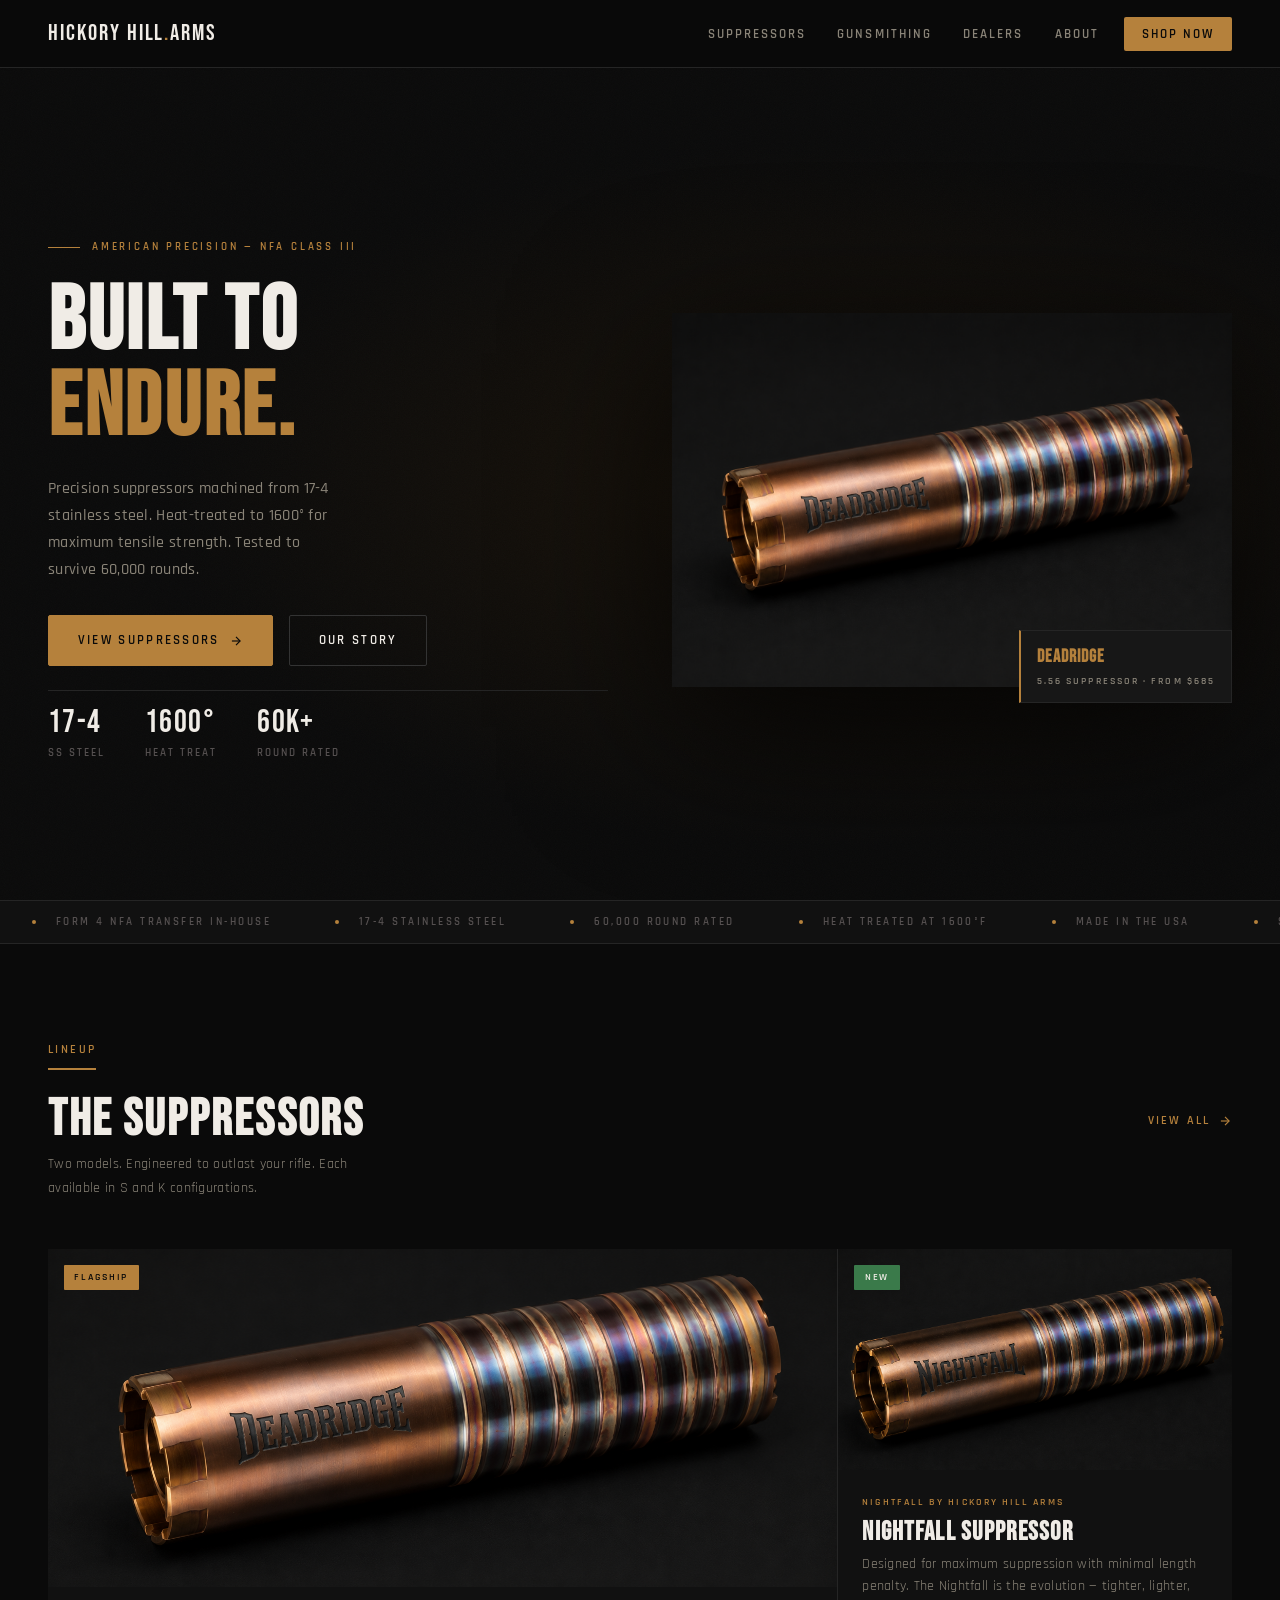
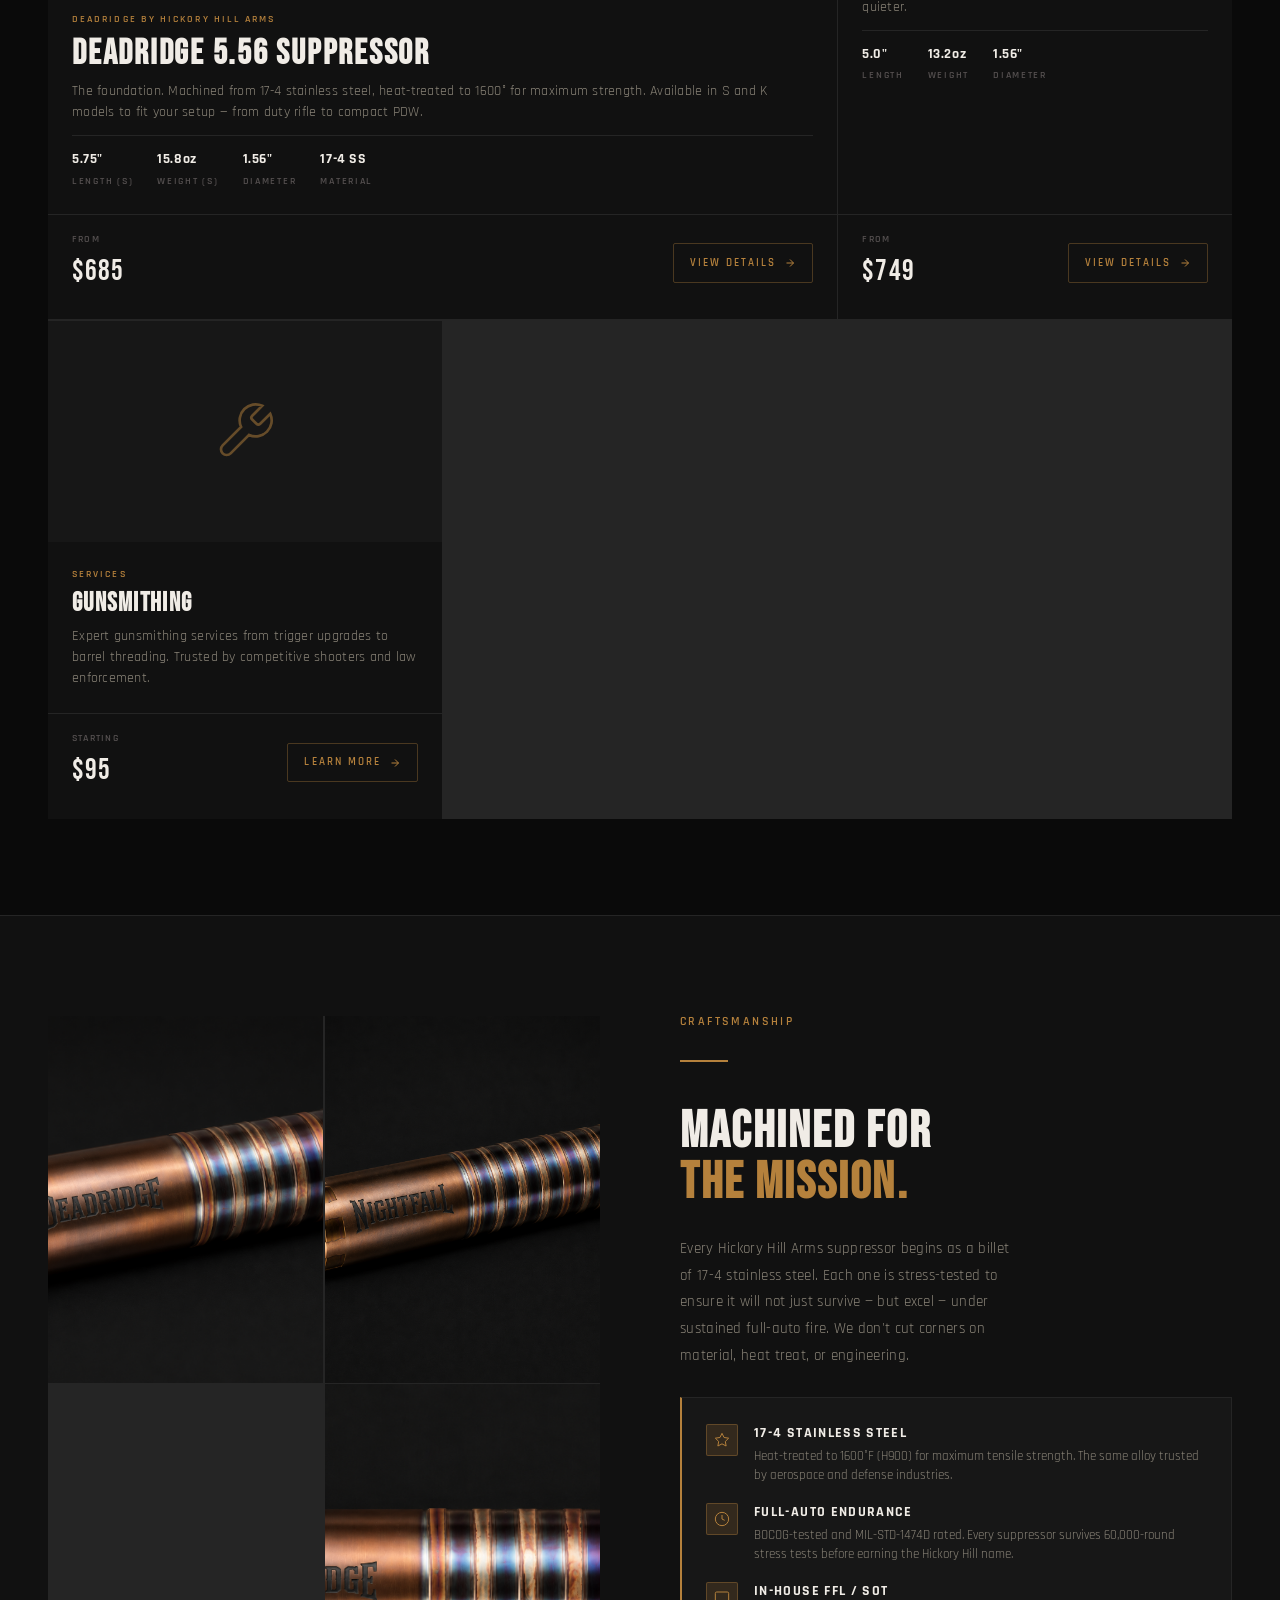
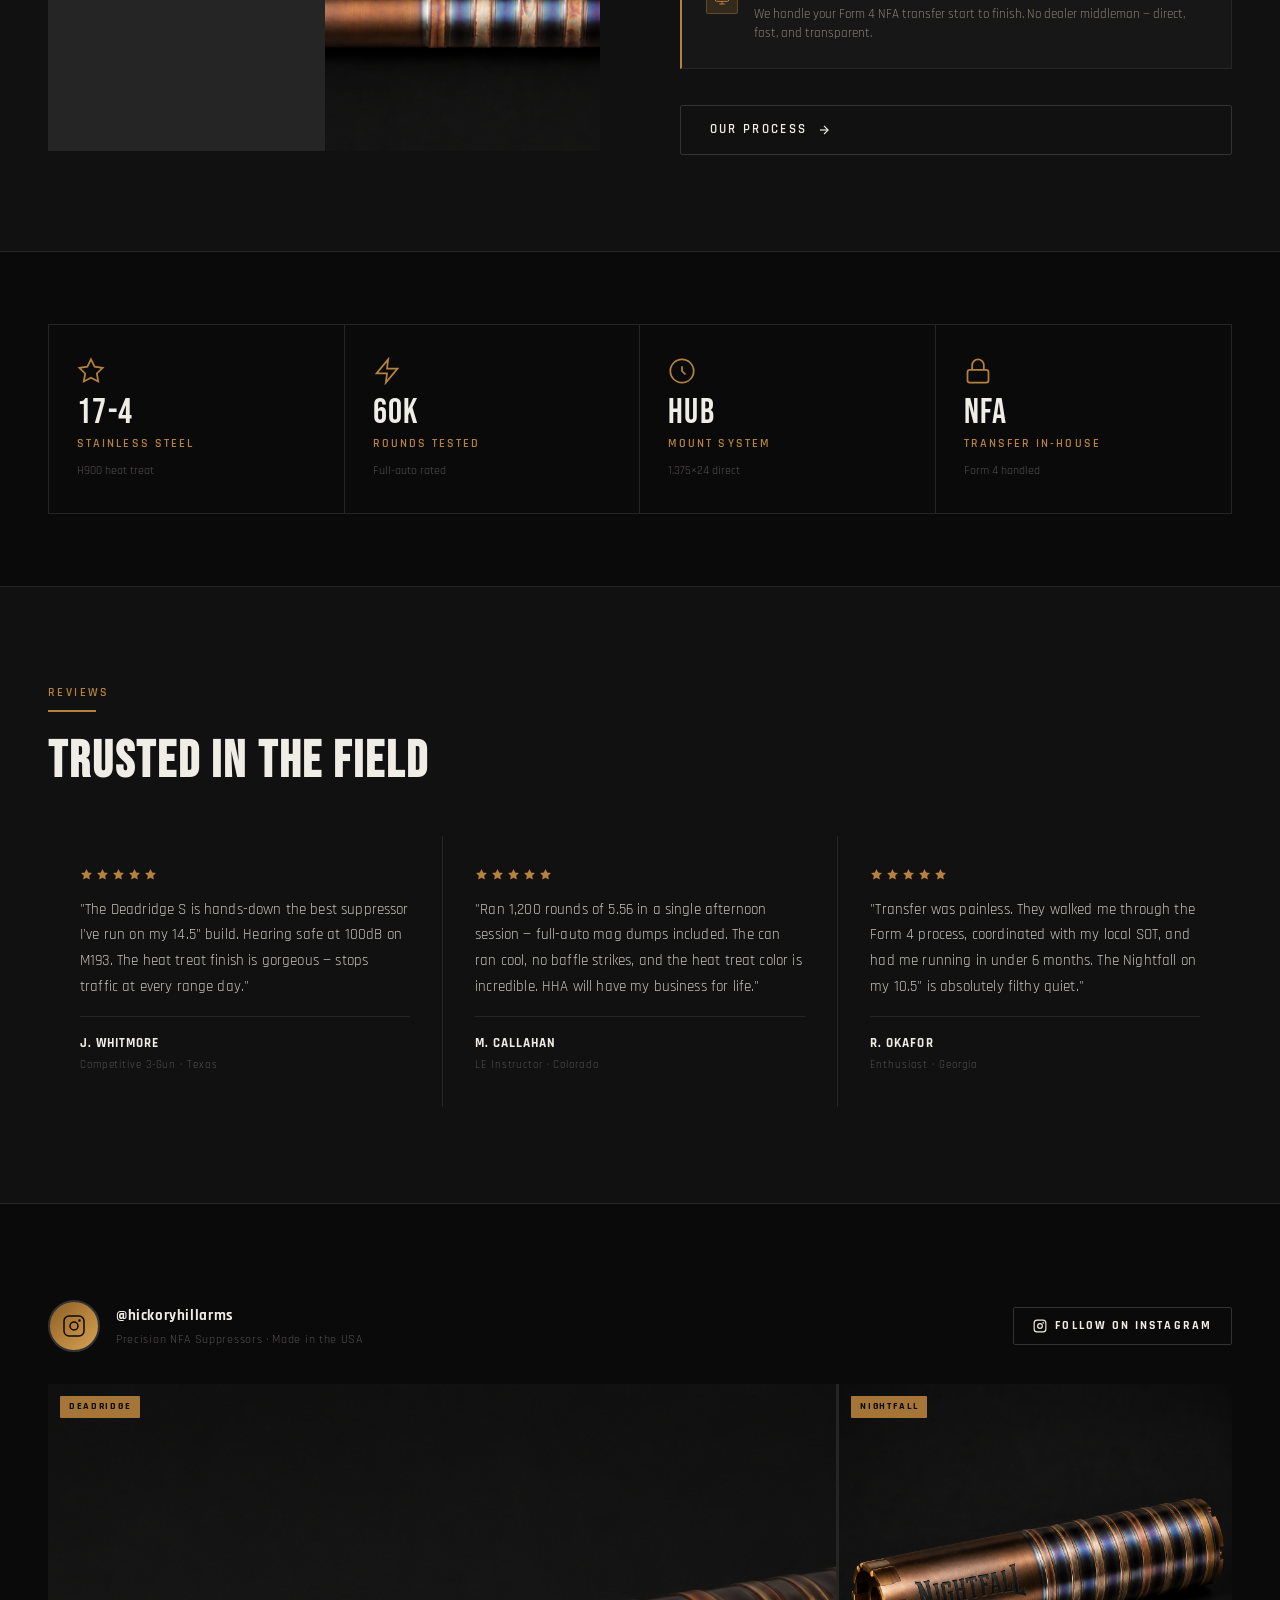
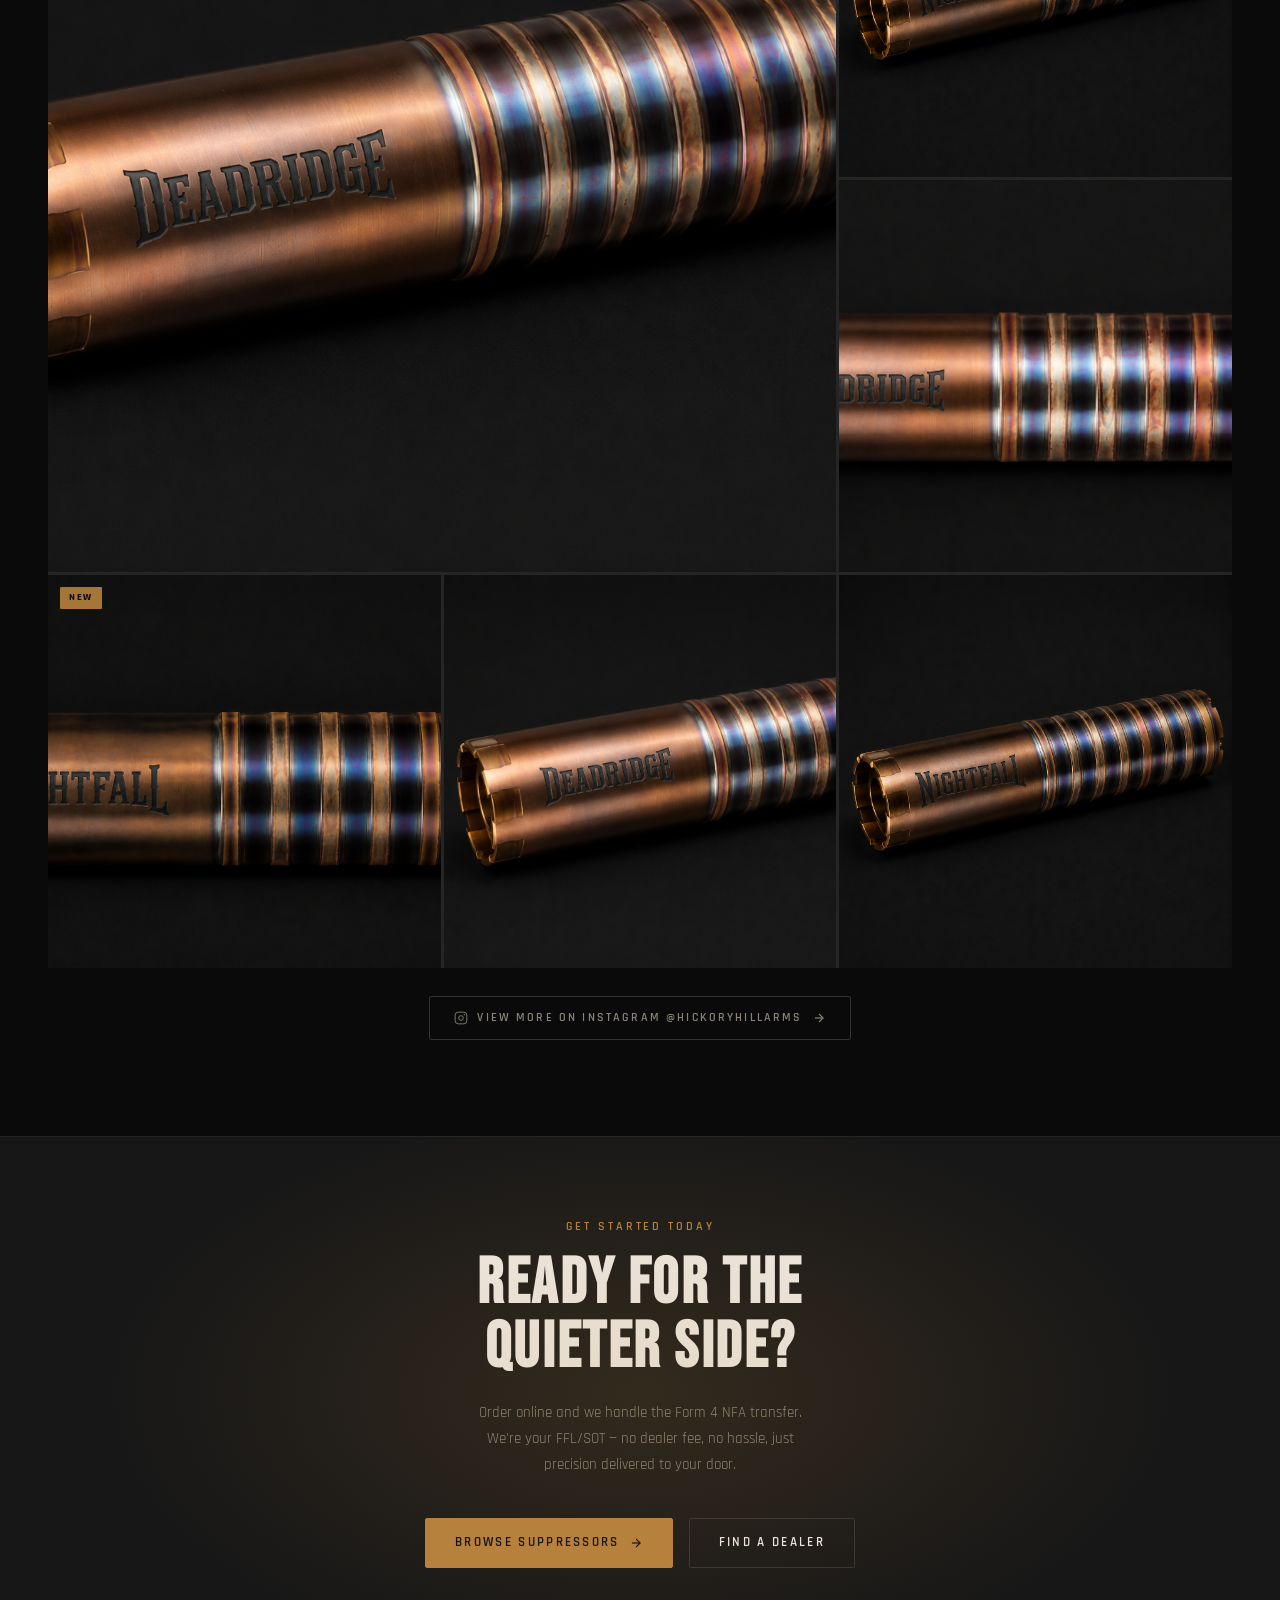
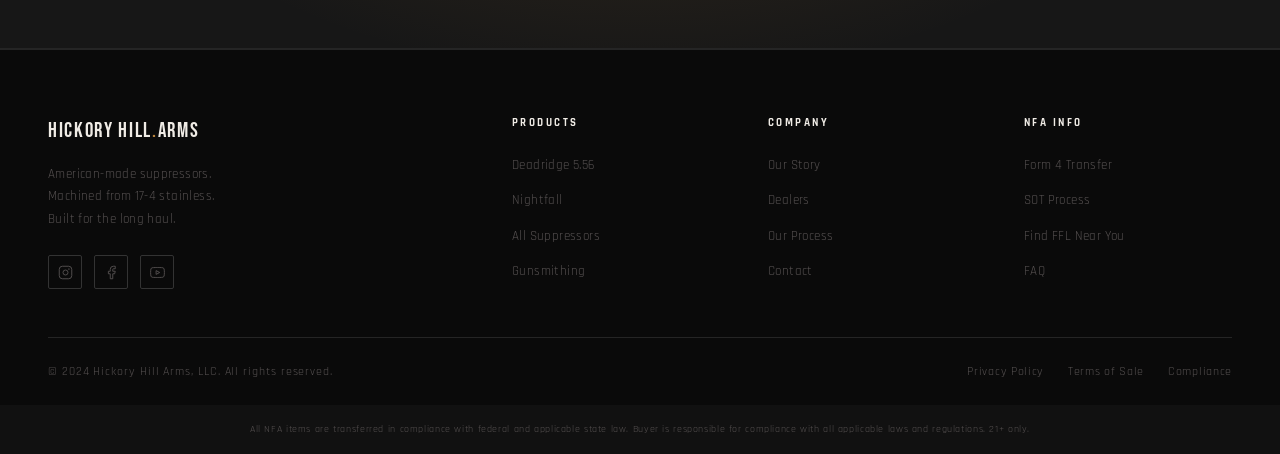
==== commit a8729814: "feat: add Instagram feed widget to homepage Hardcoded IG-style grid with 6 posts (1 featured 2×2 + 5" ====
--- a/index.html
+++ b/index.html
@@ -367,6 +367,134 @@
   </div>
 </section>
 
+<!-- INSTAGRAM FEED -->
+<section class="ig-section">
+  <div class="container">
+
+    <div class="ig-header reveal">
+      <div class="ig-profile">
+        <div class="ig-avatar">
+          <svg viewBox="0 0 24 24" fill="none" stroke="currentColor" stroke-width="1.5">
+            <rect x="2" y="2" width="20" height="20" rx="5"/>
+            <circle cx="12" cy="12" r="4"/>
+            <circle cx="17.5" cy="6.5" r=".5" fill="currentColor"/>
+          </svg>
+        </div>
+        <div class="ig-profile-text">
+          <div class="ig-handle">@hickoryhillarms</div>
+          <div class="ig-meta">Precision NFA Suppressors · Made in the USA</div>
+        </div>
+      </div>
+      <a href="https://www.instagram.com/hickoryhillarms/" target="_blank" rel="noopener" class="ig-follow-btn">
+        <svg viewBox="0 0 24 24" fill="none" stroke="currentColor" stroke-width="2">
+          <rect x="2" y="2" width="20" height="20" rx="5"/>
+          <circle cx="12" cy="12" r="4"/>
+          <circle cx="17.5" cy="6.5" r=".5" fill="currentColor"/>
+        </svg>
+        Follow on Instagram
+      </a>
+    </div>
+
+    <div class="ig-grid reveal">
+
+      <!-- Featured post: large, spans 2×2 -->
+      <a href="https://www.instagram.com/hickoryhillarms/" target="_blank" rel="noopener" class="ig-post ig-post--featured">
+        <img src="images/deadridge-1.png" alt="Deadridge 5.56 — raw heat treat finish" class="ig-post__img" loading="lazy">
+        <div class="ig-post__overlay">
+          <div class="ig-post__stats">
+            <span class="ig-stat">
+              <svg viewBox="0 0 24 24" fill="currentColor" stroke="none"><path d="M20.84 4.61a5.5 5.5 0 0 0-7.78 0L12 5.67l-1.06-1.06a5.5 5.5 0 0 0-7.78 7.78l1.06 1.06L12 21.23l7.78-7.78 1.06-1.06a5.5 5.5 0 0 0 0-7.78z"/></svg>
+              1.4K
+            </span>
+            <span class="ig-stat">
+              <svg viewBox="0 0 24 24" fill="none" stroke="currentColor" stroke-width="2"><path d="M21 15a2 2 0 0 1-2 2H7l-4 4V5a2 2 0 0 1 2-2h14a2 2 0 0 1 2 2z"/></svg>
+              48
+            </span>
+          </div>
+        </div>
+        <div class="ig-post__caption">Deadridge 5.56 — Raw heat treat. The iridescent finish develops naturally from our H900 heat treatment at 1600°F. No coatings. Just pure metallurgy. #hickoryhillarms #deadridge #suppressor</div>
+        <div class="ig-post__tag">Deadridge</div>
+      </a>
+
+      <!-- Post 2 -->
+      <a href="https://www.instagram.com/hickoryhillarms/" target="_blank" rel="noopener" class="ig-post">
+        <img src="images/nightfall-1.png" alt="Nightfall Suppressor" class="ig-post__img" loading="lazy">
+        <div class="ig-post__overlay">
+          <div class="ig-post__stats">
+            <span class="ig-stat"><svg viewBox="0 0 24 24" fill="currentColor" stroke="none"><path d="M20.84 4.61a5.5 5.5 0 0 0-7.78 0L12 5.67l-1.06-1.06a5.5 5.5 0 0 0-7.78 7.78l1.06 1.06L12 21.23l7.78-7.78 1.06-1.06a5.5 5.5 0 0 0 0-7.78z"/></svg>986</span>
+            <span class="ig-stat"><svg viewBox="0 0 24 24" fill="none" stroke="currentColor" stroke-width="2"><path d="M21 15a2 2 0 0 1-2 2H7l-4 4V5a2 2 0 0 1 2-2h14a2 2 0 0 1 2 2z"/></svg>31</span>
+          </div>
+        </div>
+        <div class="ig-post__caption">Nightfall. New arrival. #hickoryhillarms #nightfall</div>
+        <div class="ig-post__tag">Nightfall</div>
+      </a>
+
+      <!-- Post 3 -->
+      <a href="https://www.instagram.com/hickoryhillarms/" target="_blank" rel="noopener" class="ig-post">
+        <img src="images/deadridge-2.png" alt="Deadridge detail shot" class="ig-post__img" loading="lazy">
+        <div class="ig-post__overlay">
+          <div class="ig-post__stats">
+            <span class="ig-stat"><svg viewBox="0 0 24 24" fill="currentColor" stroke="none"><path d="M20.84 4.61a5.5 5.5 0 0 0-7.78 0L12 5.67l-1.06-1.06a5.5 5.5 0 0 0-7.78 7.78l1.06 1.06L12 21.23l7.78-7.78 1.06-1.06a5.5 5.5 0 0 0 0-7.78z"/></svg>1.1K</span>
+            <span class="ig-stat"><svg viewBox="0 0 24 24" fill="none" stroke="currentColor" stroke-width="2"><path d="M21 15a2 2 0 0 1-2 2H7l-4 4V5a2 2 0 0 1 2-2h14a2 2 0 0 1 2 2z"/></svg>27</span>
+          </div>
+        </div>
+        <div class="ig-post__caption">Detail shot. The Deadridge baffle geometry.</div>
+      </a>
+
+      <!-- Post 4 -->
+      <a href="https://www.instagram.com/hickoryhillarms/" target="_blank" rel="noopener" class="ig-post">
+        <img src="images/nightfall-2.png" alt="Nightfall second angle" class="ig-post__img" loading="lazy">
+        <div class="ig-post__overlay">
+          <div class="ig-post__stats">
+            <span class="ig-stat"><svg viewBox="0 0 24 24" fill="currentColor" stroke="none"><path d="M20.84 4.61a5.5 5.5 0 0 0-7.78 0L12 5.67l-1.06-1.06a5.5 5.5 0 0 0-7.78 7.78l1.06 1.06L12 21.23l7.78-7.78 1.06-1.06a5.5 5.5 0 0 0 0-7.78z"/></svg>872</span>
+            <span class="ig-stat"><svg viewBox="0 0 24 24" fill="none" stroke="currentColor" stroke-width="2"><path d="M21 15a2 2 0 0 1-2 2H7l-4 4V5a2 2 0 0 1 2-2h14a2 2 0 0 1 2 2z"/></svg>19</span>
+          </div>
+        </div>
+        <div class="ig-post__caption">Nightfall S — compare the length. #nfa #suppressor</div>
+        <div class="ig-post__tag">New</div>
+      </a>
+
+      <!-- Post 5 -->
+      <a href="https://www.instagram.com/hickoryhillarms/" target="_blank" rel="noopener" class="ig-post">
+        <img src="images/deadridge-1.png" alt="Deadridge front view" class="ig-post__img" loading="lazy" style="object-position:20% center;">
+        <div class="ig-post__overlay">
+          <div class="ig-post__stats">
+            <span class="ig-stat"><svg viewBox="0 0 24 24" fill="currentColor" stroke="none"><path d="M20.84 4.61a5.5 5.5 0 0 0-7.78 0L12 5.67l-1.06-1.06a5.5 5.5 0 0 0-7.78 7.78l1.06 1.06L12 21.23l7.78-7.78 1.06-1.06a5.5 5.5 0 0 0 0-7.78z"/></svg>2.3K</span>
+            <span class="ig-stat"><svg viewBox="0 0 24 24" fill="none" stroke="currentColor" stroke-width="2"><path d="M21 15a2 2 0 0 1-2 2H7l-4 4V5a2 2 0 0 1 2-2h14a2 2 0 0 1 2 2z"/></svg>76</span>
+          </div>
+        </div>
+        <div class="ig-post__caption">Most liked post of the year. The heat treat speaks for itself. 🔥</div>
+      </a>
+
+      <!-- Post 6 -->
+      <a href="https://www.instagram.com/hickoryhillarms/" target="_blank" rel="noopener" class="ig-post">
+        <img src="images/nightfall-1.png" alt="Nightfall close-up" class="ig-post__img" loading="lazy" style="object-position:80% center;">
+        <div class="ig-post__overlay">
+          <div class="ig-post__stats">
+            <span class="ig-stat"><svg viewBox="0 0 24 24" fill="currentColor" stroke="none"><path d="M20.84 4.61a5.5 5.5 0 0 0-7.78 0L12 5.67l-1.06-1.06a5.5 5.5 0 0 0-7.78 7.78l1.06 1.06L12 21.23l7.78-7.78 1.06-1.06a5.5 5.5 0 0 0 0-7.78z"/></svg>654</span>
+            <span class="ig-stat"><svg viewBox="0 0 24 24" fill="none" stroke="currentColor" stroke-width="2"><path d="M21 15a2 2 0 0 1-2 2H7l-4 4V5a2 2 0 0 1 2-2h14a2 2 0 0 1 2 2z"/></svg>14</span>
+          </div>
+        </div>
+        <div class="ig-post__caption">End cap detail. Nightfall K variant. #suppressor #nfa</div>
+      </a>
+
+    </div><!-- end .ig-grid -->
+
+    <div class="ig-footer reveal">
+      <a href="https://www.instagram.com/hickoryhillarms/" target="_blank" rel="noopener">
+        <svg viewBox="0 0 24 24" fill="none" stroke="currentColor" stroke-width="1.5">
+          <rect x="2" y="2" width="20" height="20" rx="5"/>
+          <circle cx="12" cy="12" r="4"/>
+          <circle cx="17.5" cy="6.5" r=".5" fill="currentColor"/>
+        </svg>
+        View more on Instagram @hickoryhillarms
+        <svg viewBox="0 0 24 24" fill="none" stroke="currentColor" stroke-width="2"><line x1="5" y1="12" x2="19" y2="12"/><polyline points="12 5 19 12 12 19"/></svg>
+      </a>
+    </div>
+
+  </div>
+</section>
+
 <!-- CTA -->
 <section class="cta-banner">
   <div class="container">
--- a/css/style.css
+++ b/css/style.css
@@ -1593,6 +1593,217 @@
 .text-bronze { color: var(--bronze); }
 .text-grey { color: var(--grey2); }
 
+/* ============================================================
+   INSTAGRAM FEED
+   ============================================================ */
+.ig-section {
+  padding-block: 6rem;
+  background: var(--bg);
+  border-top: 1px solid var(--border);
+}
+
+.ig-header {
+  display: flex;
+  align-items: center;
+  justify-content: space-between;
+  gap: 1.5rem;
+  margin-bottom: 2rem;
+  flex-wrap: wrap;
+}
+.ig-profile {
+  display: flex;
+  align-items: center;
+  gap: 1rem;
+}
+.ig-avatar {
+  width: 52px; height: 52px;
+  border-radius: 50%;
+  background: linear-gradient(135deg, var(--bronze-dk) 0%, var(--bronze) 50%, var(--bronze-lt) 100%);
+  display: flex;
+  align-items: center;
+  justify-content: center;
+  border: 2px solid var(--border2);
+  position: relative;
+  flex-shrink: 0;
+}
+.ig-avatar::before {
+  content: '';
+  position: absolute;
+  inset: -3px;
+  border-radius: 50%;
+  background: linear-gradient(135deg, #f09433, #e6683c, #dc2743, #cc2366, #bc1888);
+  z-index: -1;
+}
+.ig-avatar svg { width: 24px; color: #0a0a0a; }
+.ig-profile-text {}
+.ig-handle {
+  font-family: var(--font-spec);
+  font-size: .95rem;
+  font-weight: 700;
+  color: var(--white);
+  letter-spacing: .04em;
+}
+.ig-meta {
+  font-family: var(--font-spec);
+  font-size: .72rem;
+  color: var(--grey3);
+  letter-spacing: .06em;
+  margin-top: .1rem;
+}
+.ig-follow-btn {
+  display: inline-flex;
+  align-items: center;
+  gap: .5rem;
+  font-family: var(--font-spec);
+  font-size: .72rem;
+  font-weight: 700;
+  letter-spacing: .18em;
+  text-transform: uppercase;
+  color: var(--white);
+  border: 1px solid var(--border2);
+  padding: .55rem 1.2rem;
+  border-radius: 2px;
+  transition: all .2s var(--ease);
+  white-space: nowrap;
+}
+.ig-follow-btn svg { width: 14px; }
+.ig-follow-btn:hover {
+  border-color: var(--bronze-line);
+  color: var(--bronze);
+  background: var(--bronze-glow);
+}
+
+/* Grid */
+.ig-grid {
+  display: grid;
+  grid-template-columns: repeat(3, 1fr);
+  gap: 3px;
+  background: var(--border);
+}
+
+.ig-post {
+  position: relative;
+  aspect-ratio: 1;
+  overflow: hidden;
+  background: #0d0d0d;
+  cursor: pointer;
+}
+
+/* Featured post spans 2 cols + 2 rows */
+.ig-post--featured {
+  grid-column: span 2;
+  grid-row: span 2;
+  aspect-ratio: auto;
+}
+
+.ig-post__img {
+  width: 100%;
+  height: 100%;
+  object-fit: cover;
+  object-position: center;
+  transition: transform .5s var(--ease), filter .5s var(--ease);
+  display: block;
+}
+
+.ig-post__overlay {
+  position: absolute;
+  inset: 0;
+  background: rgba(0,0,0,0);
+  display: flex;
+  flex-direction: column;
+  align-items: center;
+  justify-content: center;
+  gap: 1rem;
+  transition: background .35s var(--ease);
+}
+.ig-post:hover .ig-post__overlay { background: rgba(0,0,0,.6); }
+.ig-post:hover .ig-post__img { transform: scale(1.06); filter: brightness(.85); }
+
+.ig-post__stats {
+  display: flex;
+  gap: 1.5rem;
+  opacity: 0;
+  transform: translateY(8px);
+  transition: opacity .3s .05s var(--ease), transform .3s .05s var(--ease);
+}
+.ig-post:hover .ig-post__stats { opacity: 1; transform: translateY(0); }
+
+.ig-stat {
+  display: flex;
+  align-items: center;
+  gap: .4rem;
+  font-family: var(--font-spec);
+  font-size: .85rem;
+  font-weight: 700;
+  color: var(--white);
+  letter-spacing: .05em;
+}
+.ig-stat svg { width: 16px; }
+
+.ig-post__caption {
+  position: absolute;
+  bottom: 0; left: 0; right: 0;
+  padding: 1rem;
+  background: linear-gradient(to top, rgba(0,0,0,.8) 0%, transparent 100%);
+  font-family: var(--font-spec);
+  font-size: .72rem;
+  color: rgba(255,255,255,.75);
+  line-height: 1.5;
+  letter-spacing: .02em;
+  opacity: 0;
+  transform: translateY(4px);
+  transition: opacity .3s .08s var(--ease), transform .3s .08s var(--ease);
+}
+.ig-post--featured .ig-post__caption { font-size: .82rem; }
+.ig-post:hover .ig-post__caption { opacity: 1; transform: translateY(0); }
+
+.ig-post__tag {
+  position: absolute;
+  top: .75rem; left: .75rem;
+  font-family: var(--font-spec);
+  font-size: .6rem;
+  font-weight: 700;
+  letter-spacing: .18em;
+  text-transform: uppercase;
+  background: rgba(181,129,60,.9);
+  color: #0a0a0a;
+  padding: .2rem .55rem;
+  border-radius: 1px;
+}
+
+.ig-footer {
+  margin-top: 1.75rem;
+  display: flex;
+  align-items: center;
+  justify-content: center;
+}
+.ig-footer a {
+  display: inline-flex;
+  align-items: center;
+  gap: .6rem;
+  font-family: var(--font-spec);
+  font-size: .75rem;
+  font-weight: 600;
+  letter-spacing: .18em;
+  text-transform: uppercase;
+  color: var(--grey2);
+  padding: .7rem 1.5rem;
+  border: 1px solid var(--border2);
+  border-radius: 2px;
+  transition: all .2s var(--ease);
+}
+.ig-footer a svg { width: 14px; }
+.ig-footer a:hover { border-color: var(--bronze-line); color: var(--bronze); background: var(--bronze-glow); }
+
+@media (max-width: 640px) {
+  .ig-grid { grid-template-columns: repeat(2, 1fr); }
+  .ig-post--featured { grid-column: span 2; grid-row: span 1; aspect-ratio: 16/9; }
+  .ig-post__stats { gap: 1rem; }
+}
+@media (max-width: 400px) {
+  .ig-grid { grid-template-columns: 1fr 1fr; gap: 2px; }
+}
+
 /* Scroll fade-in */
 .reveal {
   opacity: 0;
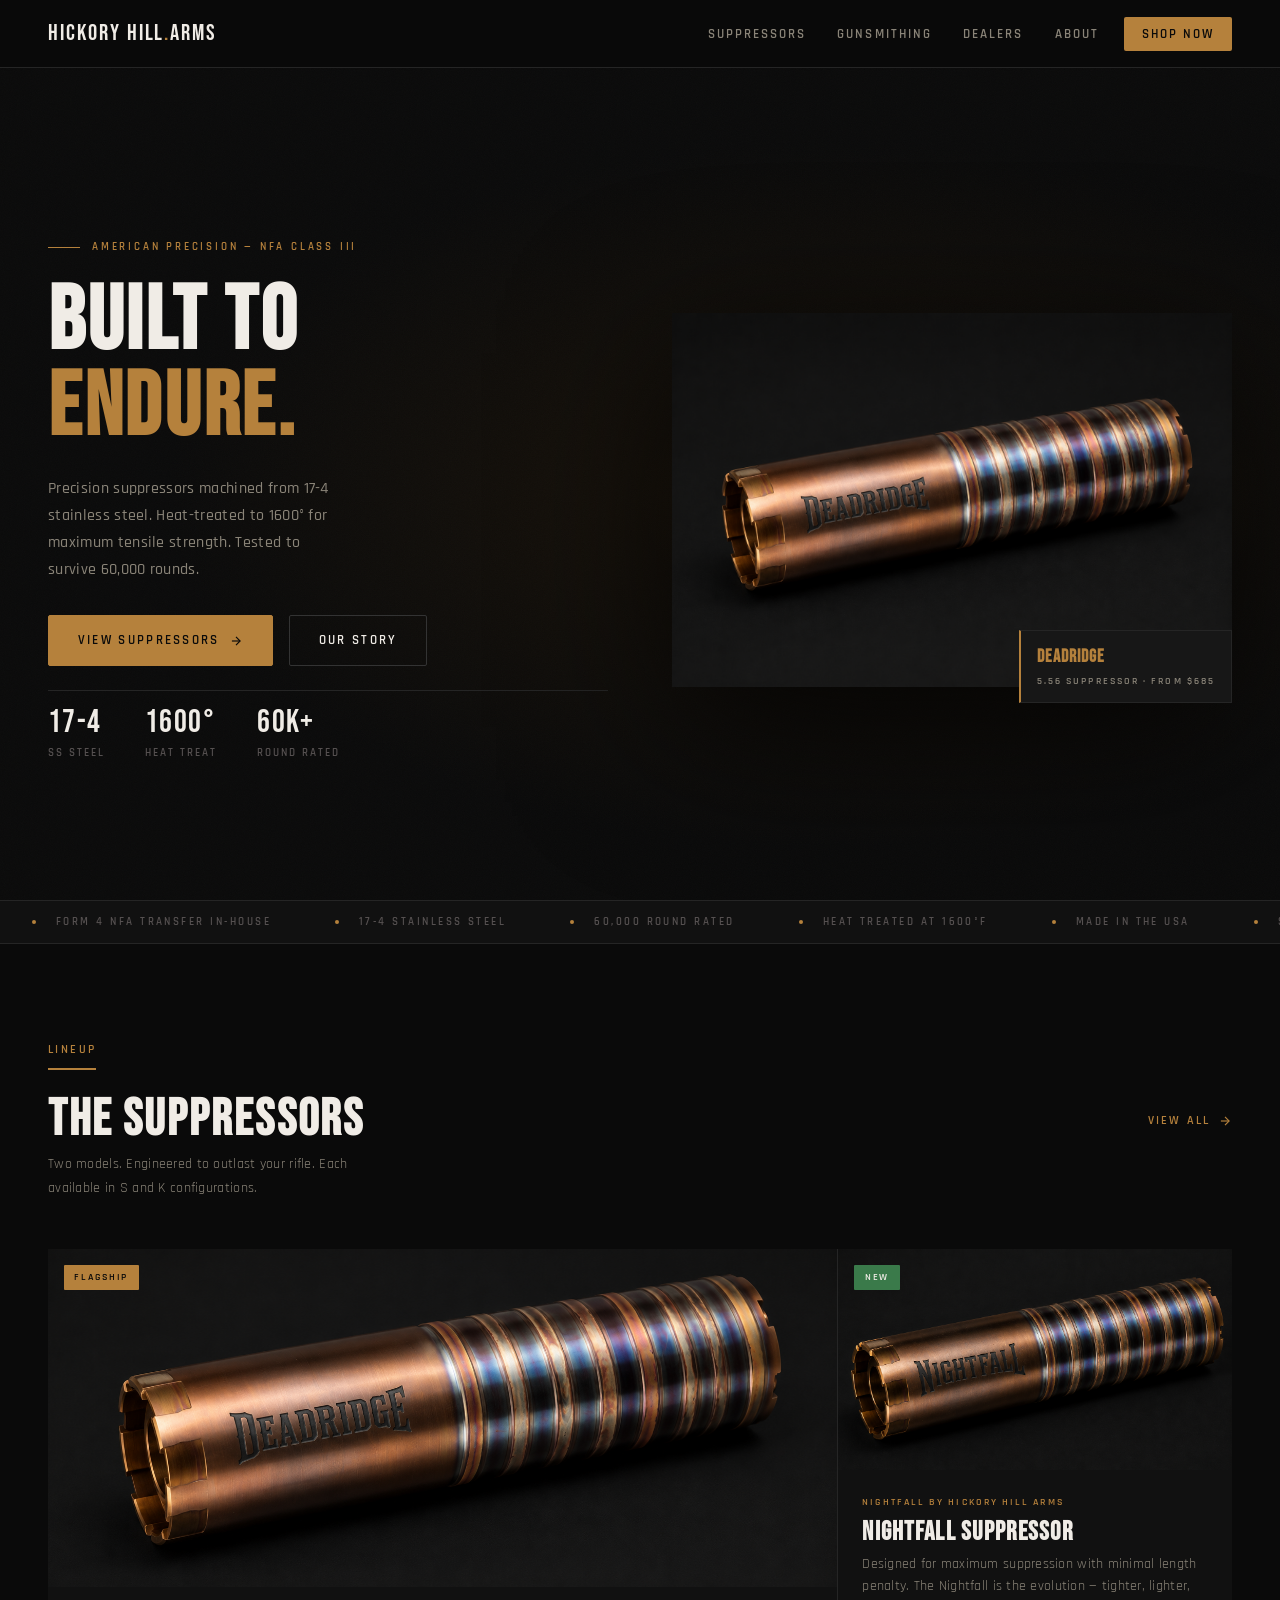
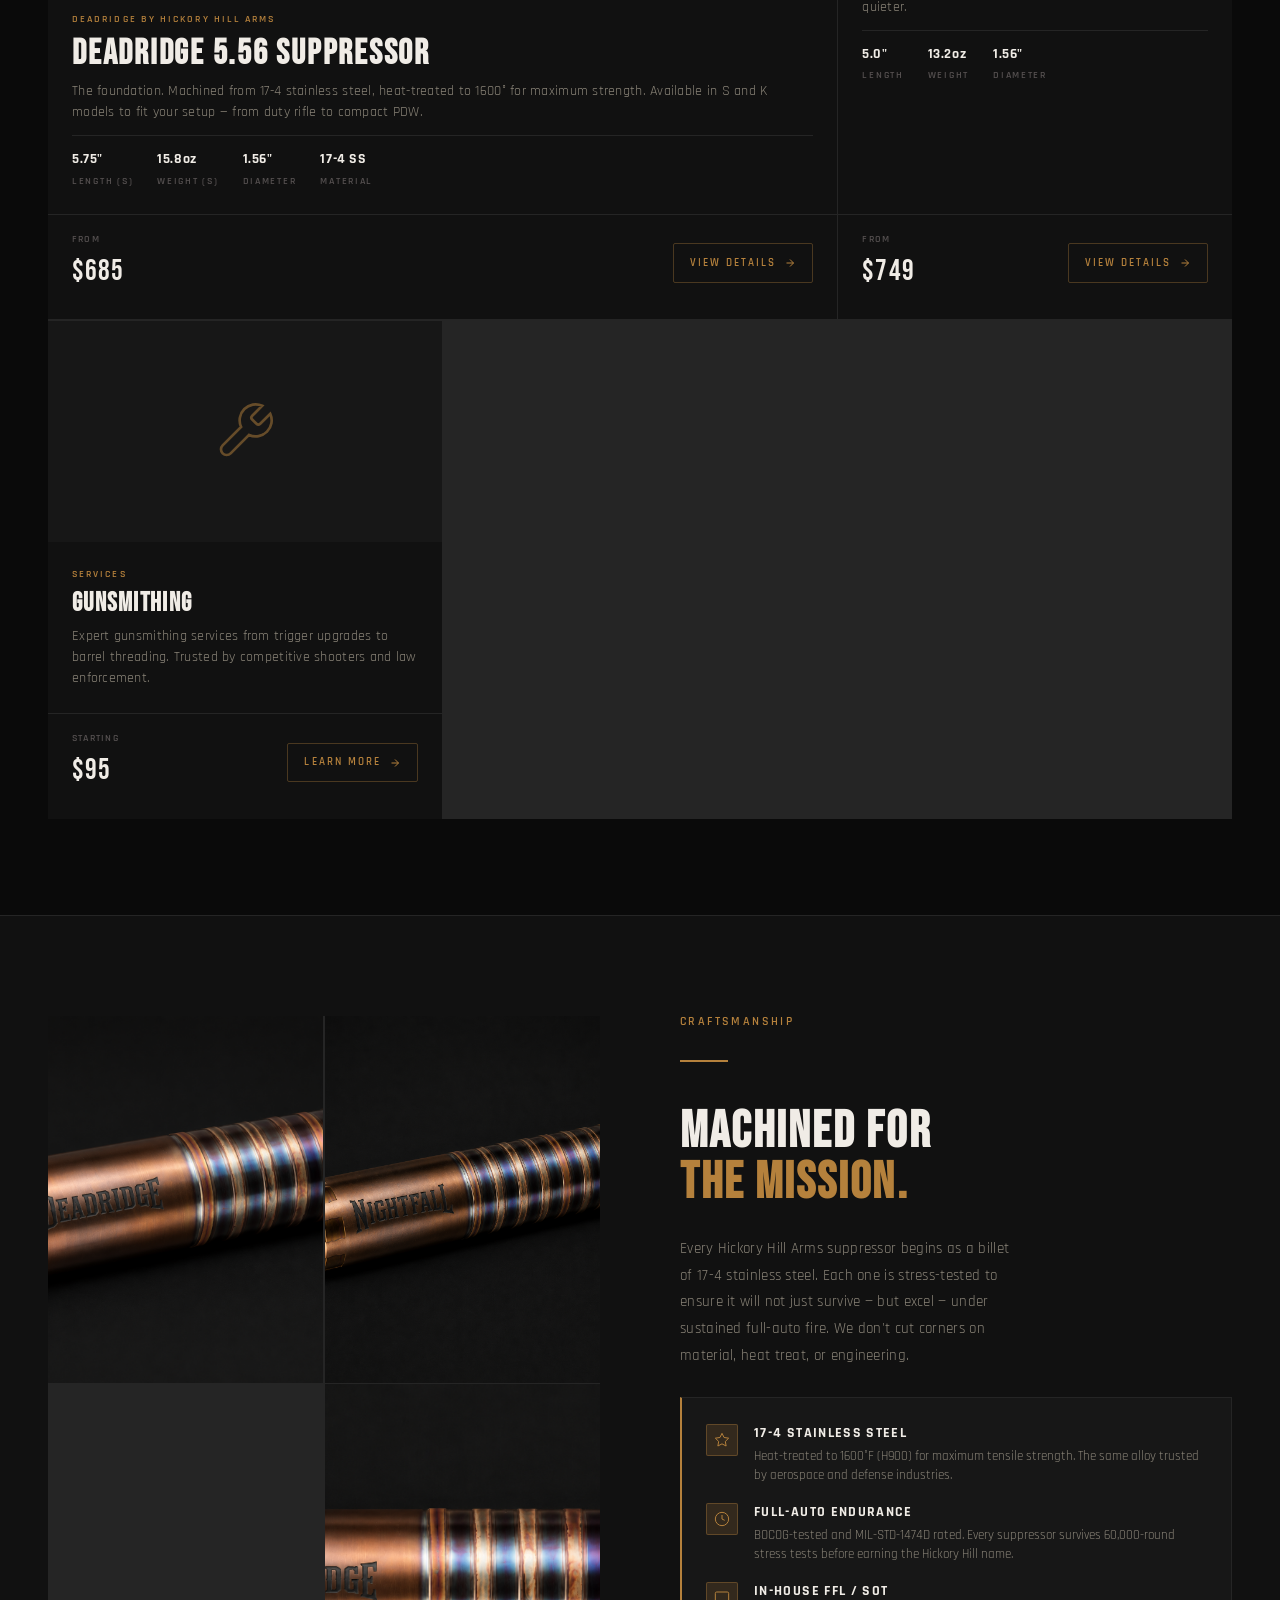
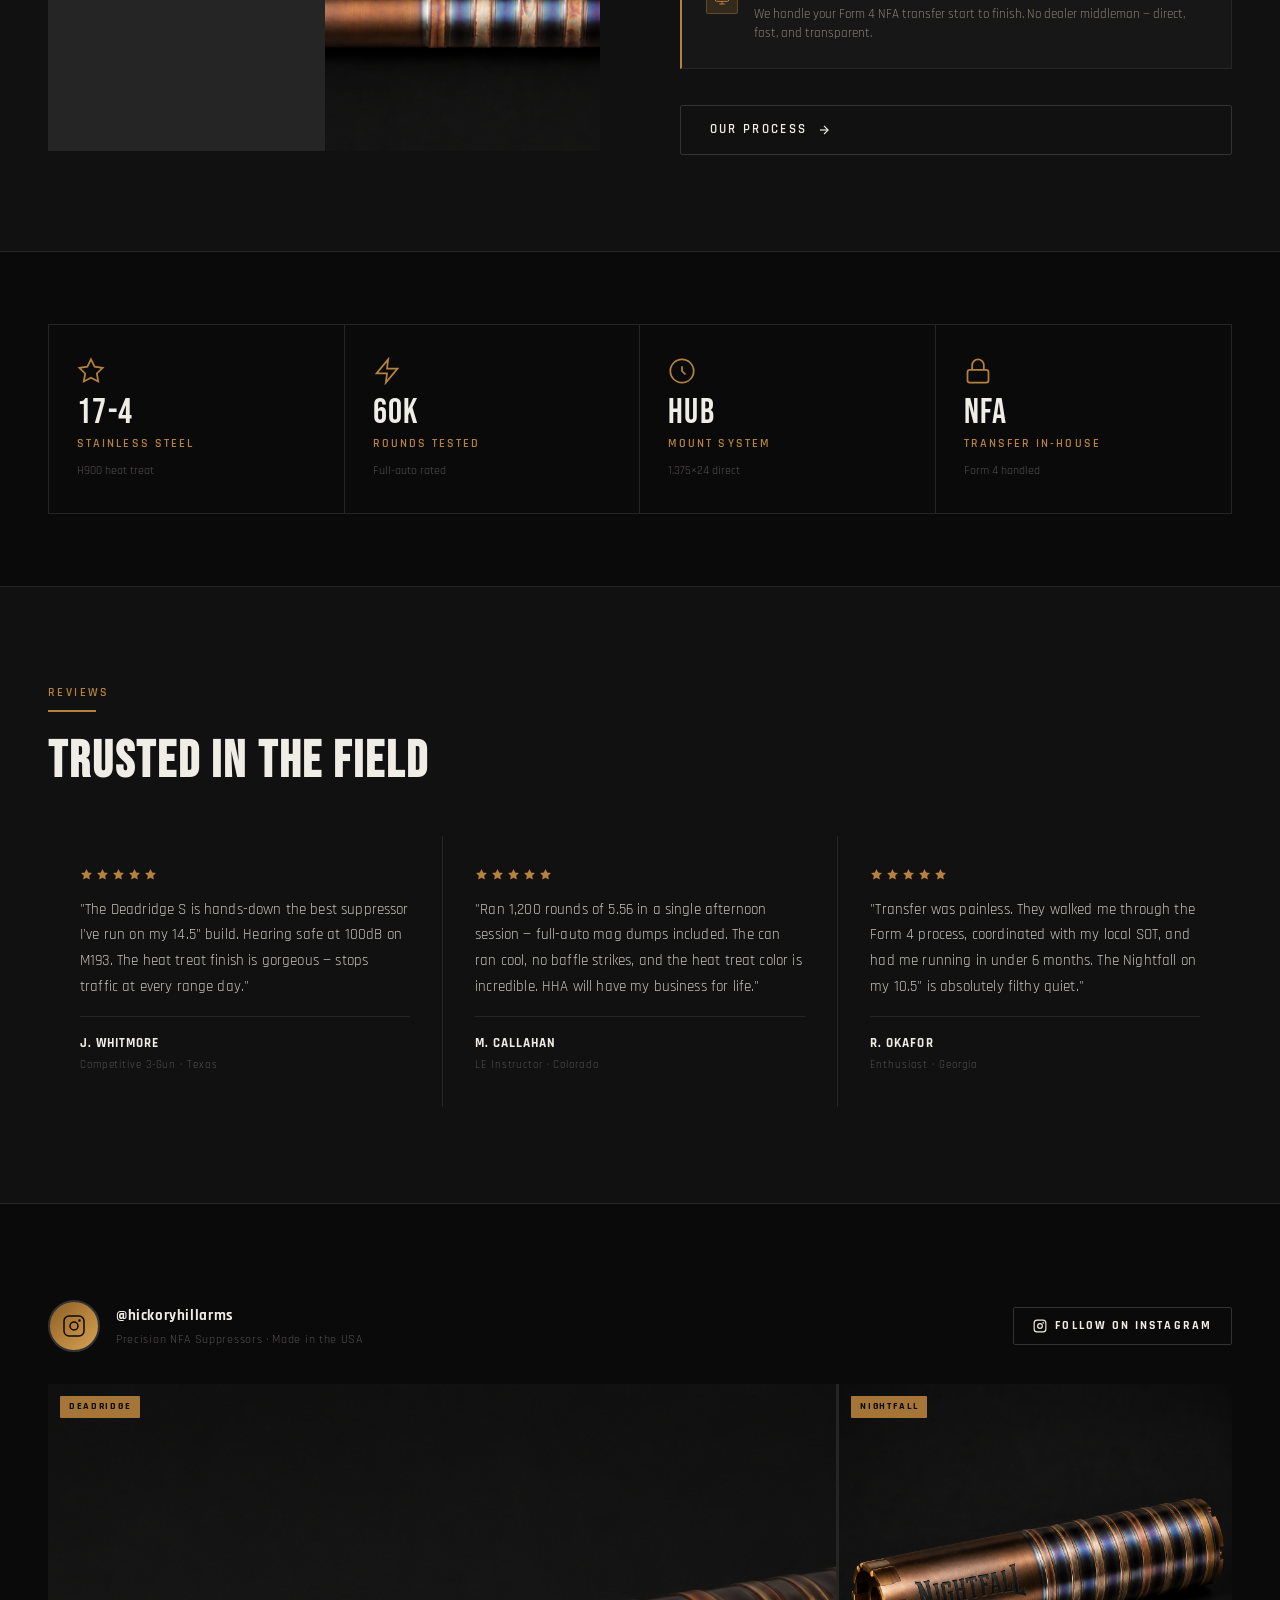
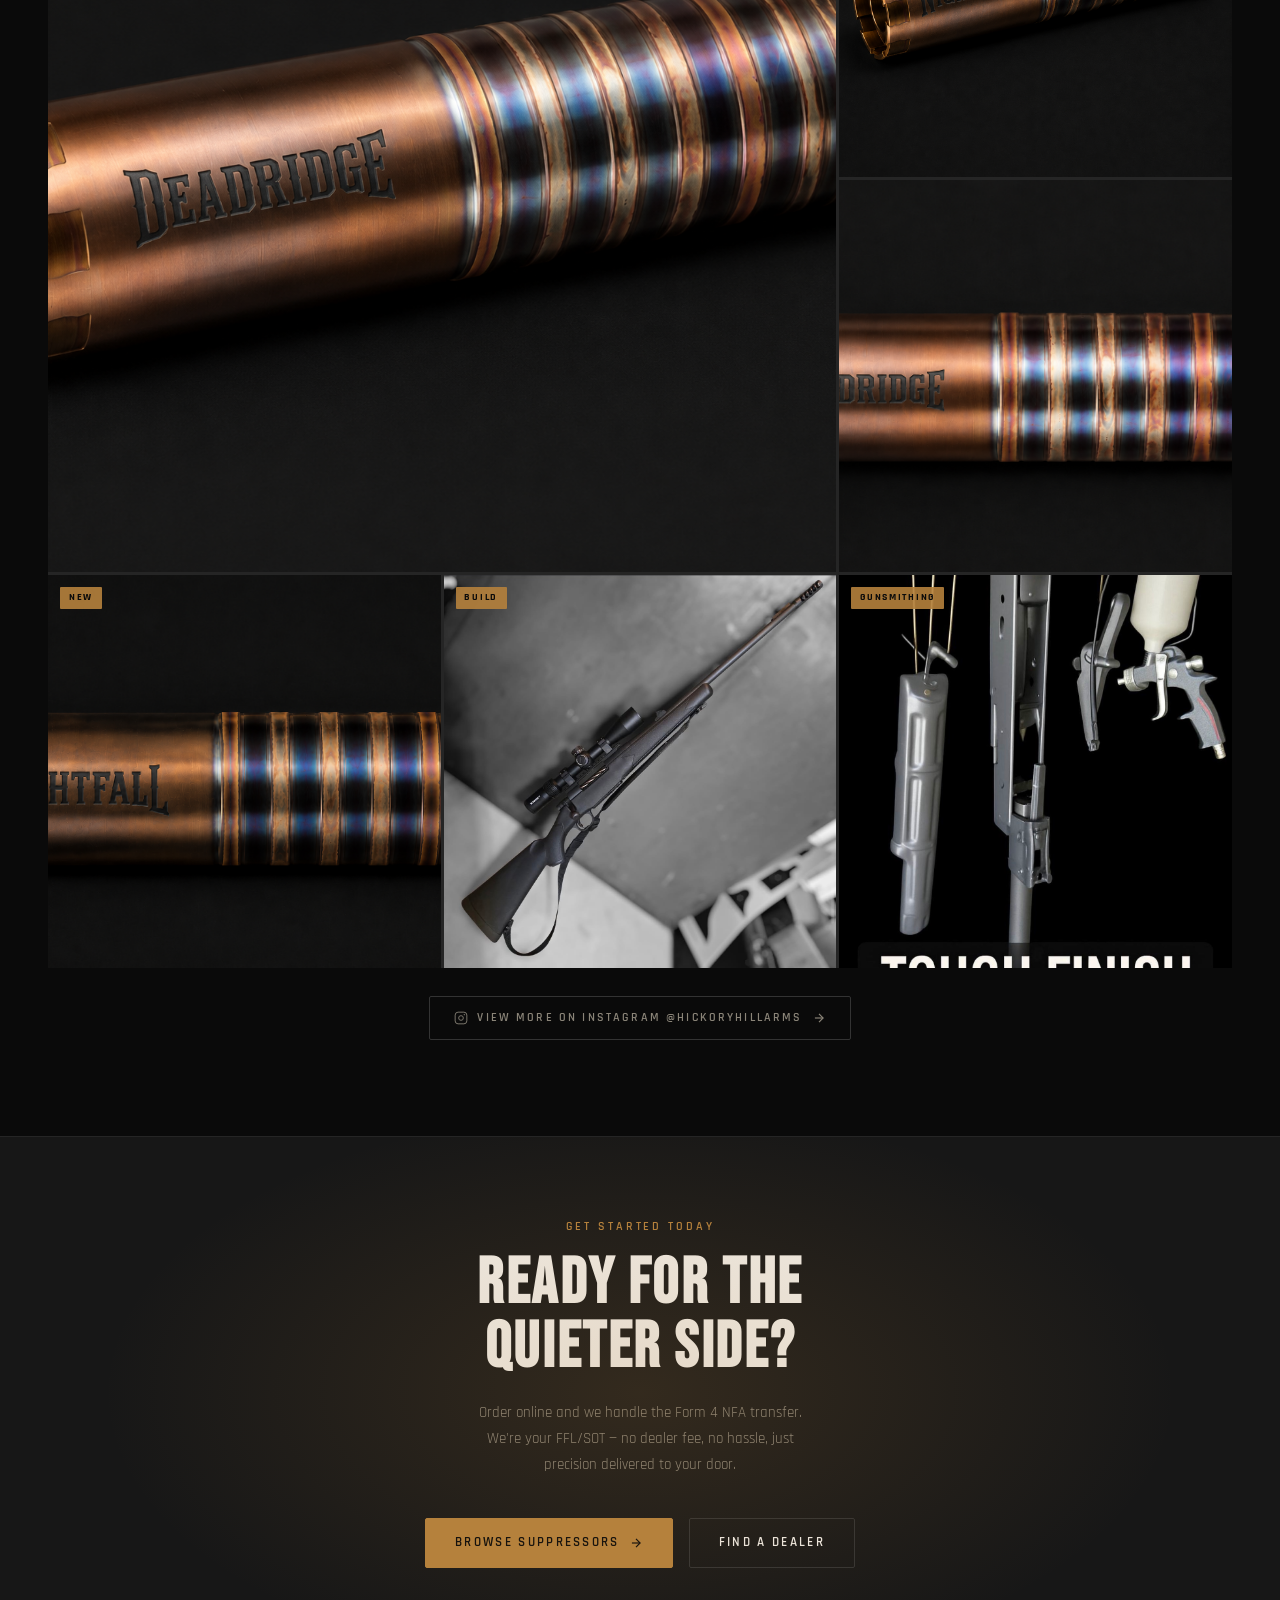
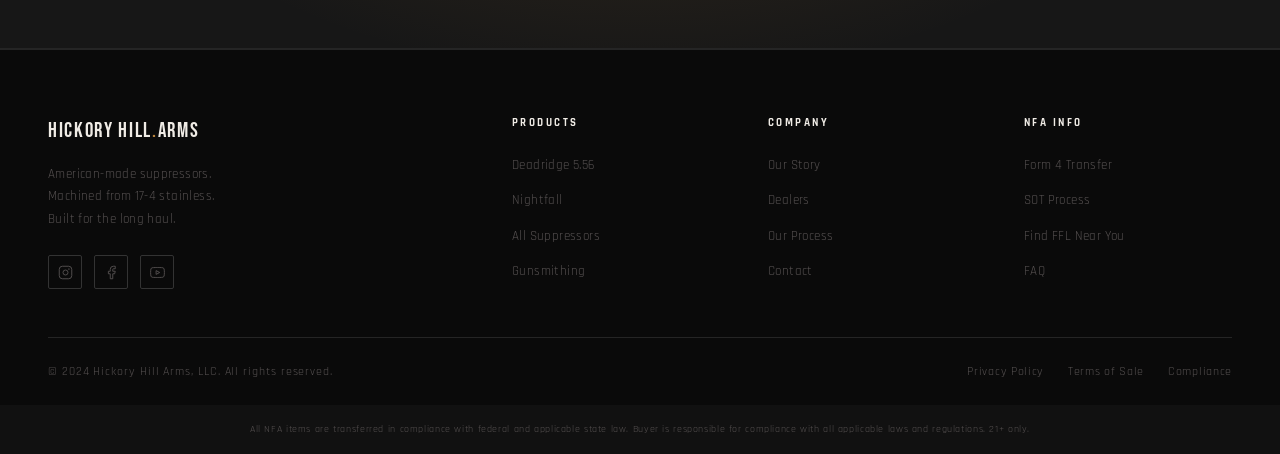
==== commit b5544751: "feat: add real Instagram photos to feed widget Replace repeated placeholder images with actual @hick" ====
--- a/index.html
+++ b/index.html
@@ -454,28 +454,30 @@
         <div class="ig-post__tag">New</div>
       </a>
 
-      <!-- Post 5 -->
+      <!-- Post 5 — rifle build -->
       <a href="https://www.instagram.com/hickoryhillarms/" target="_blank" rel="noopener" class="ig-post">
-        <img src="images/deadridge-1.png" alt="Deadridge front view" class="ig-post__img" loading="lazy" style="object-position:20% center;">
+        <img src="images/ig-rifle.jpg" alt="Bolt-action rifle build with scope" class="ig-post__img" loading="lazy">
         <div class="ig-post__overlay">
           <div class="ig-post__stats">
             <span class="ig-stat"><svg viewBox="0 0 24 24" fill="currentColor" stroke="none"><path d="M20.84 4.61a5.5 5.5 0 0 0-7.78 0L12 5.67l-1.06-1.06a5.5 5.5 0 0 0-7.78 7.78l1.06 1.06L12 21.23l7.78-7.78 1.06-1.06a5.5 5.5 0 0 0 0-7.78z"/></svg>2.3K</span>
             <span class="ig-stat"><svg viewBox="0 0 24 24" fill="none" stroke="currentColor" stroke-width="2"><path d="M21 15a2 2 0 0 1-2 2H7l-4 4V5a2 2 0 0 1 2-2h14a2 2 0 0 1 2 2z"/></svg>76</span>
           </div>
         </div>
-        <div class="ig-post__caption">Most liked post of the year. The heat treat speaks for itself. 🔥</div>
-      </a>
-
-      <!-- Post 6 -->
+        <div class="ig-post__caption">Customer build fresh off the bench. Threaded and ready for the Deadridge. #hickoryhillarms #gunsmithing #boltaction</div>
+        <div class="ig-post__tag">Build</div>
+      </a>
+
+      <!-- Post 6 — Cerakote process -->
       <a href="https://www.instagram.com/hickoryhillarms/" target="_blank" rel="noopener" class="ig-post">
-        <img src="images/nightfall-1.png" alt="Nightfall close-up" class="ig-post__img" loading="lazy" style="object-position:80% center;">
+        <img src="images/ig-cerakote.jpg" alt="Cerakote coating process — Tough Finish" class="ig-post__img" loading="lazy">
         <div class="ig-post__overlay">
           <div class="ig-post__stats">
-            <span class="ig-stat"><svg viewBox="0 0 24 24" fill="currentColor" stroke="none"><path d="M20.84 4.61a5.5 5.5 0 0 0-7.78 0L12 5.67l-1.06-1.06a5.5 5.5 0 0 0-7.78 7.78l1.06 1.06L12 21.23l7.78-7.78 1.06-1.06a5.5 5.5 0 0 0 0-7.78z"/></svg>654</span>
-            <span class="ig-stat"><svg viewBox="0 0 24 24" fill="none" stroke="currentColor" stroke-width="2"><path d="M21 15a2 2 0 0 1-2 2H7l-4 4V5a2 2 0 0 1 2-2h14a2 2 0 0 1 2 2z"/></svg>14</span>
-          </div>
-        </div>
-        <div class="ig-post__caption">End cap detail. Nightfall K variant. #suppressor #nfa</div>
+            <span class="ig-stat"><svg viewBox="0 0 24 24" fill="currentColor" stroke="none"><path d="M20.84 4.61a5.5 5.5 0 0 0-7.78 0L12 5.67l-1.06-1.06a5.5 5.5 0 0 0-7.78 7.78l1.06 1.06L12 21.23l7.78-7.78 1.06-1.06a5.5 5.5 0 0 0 0-7.78z"/></svg>891</span>
+            <span class="ig-stat"><svg viewBox="0 0 24 24" fill="none" stroke="currentColor" stroke-width="2"><path d="M21 15a2 2 0 0 1-2 2H7l-4 4V5a2 2 0 0 1 2-2h14a2 2 0 0 1 2 2z"/></svg>33</span>
+          </div>
+        </div>
+        <div class="ig-post__caption">Tough finish. Cerakote application on suppressors and customer rifles. Available in dozens of colours. #cerakote #gunsmithing #hickoryhillarms</div>
+        <div class="ig-post__tag">Gunsmithing</div>
       </a>
 
     </div><!-- end .ig-grid -->
